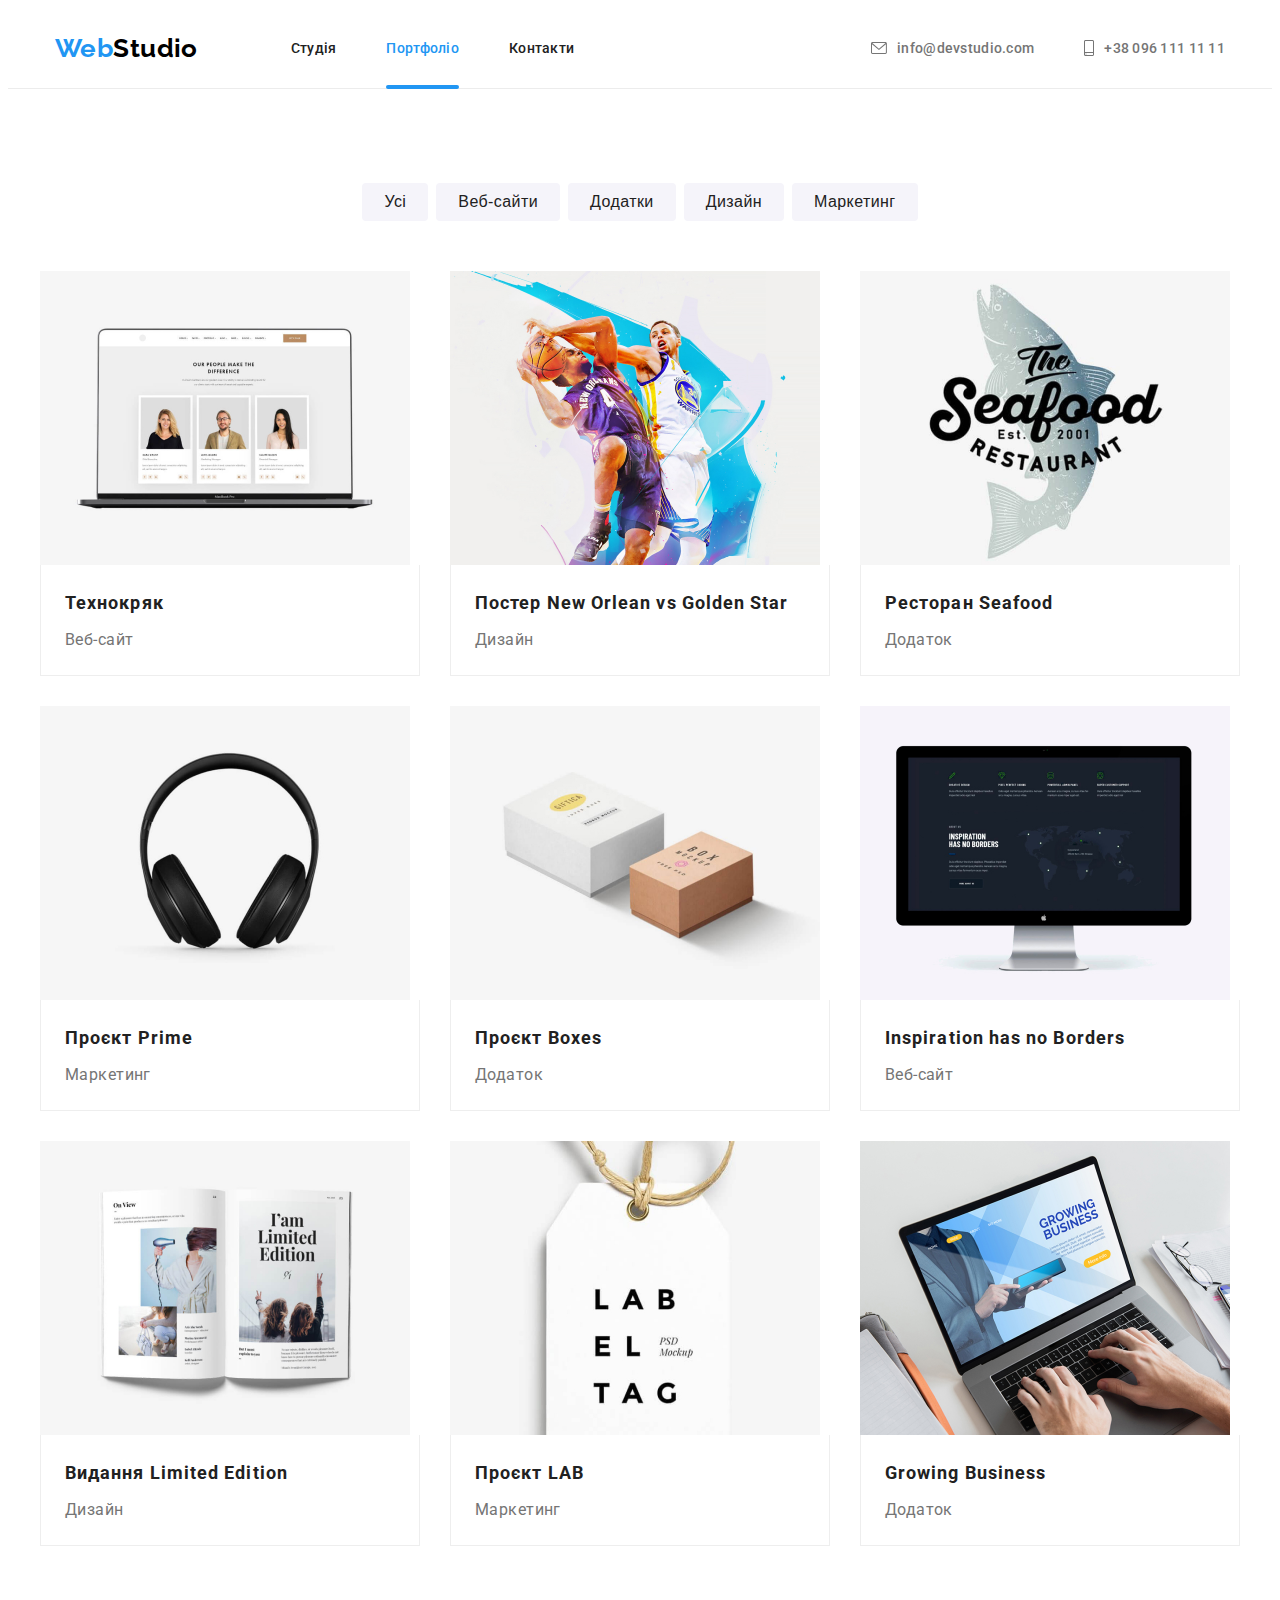
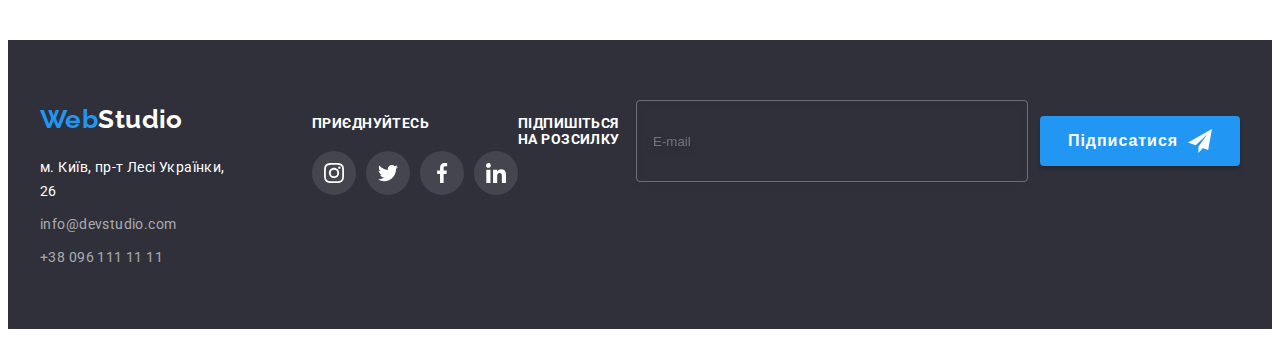
==== portfolio.html @ d49327ce "Initial commit" ====
<!DOCTYPE html>
<html lang="en">
  <head>
    <meta charset="UTF-8" />
    <meta http-equiv="X-UA-Compatible" content="IE=edge" />
    <meta name="viewport" content="width=device-width, initial-scale=1.0" />
    <title>WebStudio</title>
    <link
      rel="stylesheet"
      href="https://cdnjs.cloudflare.com/ajax/libs/modern-normalize/1.1.0/modern-normalize.min.css"
      integrity="sha512-wpPYUAdjBVSE4KJnH1VR1HeZfpl1ub8YT/NKx4PuQ5NmX2tKuGu6U/JRp5y+Y8XG2tV+wKQpNHVUX03MfMFn9Q=="
      crossorigin="anonymous"
      referrerpolicy="no-referrer"
    />
    <link rel="preconnect" href="https://fonts.googleapis.com" />
    <link rel="preconnect" href="https://fonts.gstatic.com" crossorigin />
    <link
      href="https://fonts.googleapis.com/css2?family=Raleway:wght@700&family=Roboto:wght@400;500;700;900&display=swap"
      rel="stylesheet"
    />
    <link rel="stylesheet" href="./css/styles.css" />
  </head>
  <body>
    <!-- Шапка сторінки -->
    <header class="header">
      <div class="container">
        <a href="index.html" class="header-logo link"><span class="logo">Web</span>Studio</a>
        <nav class="site-nav">
          <ul class="nav-list list">
            <li class="nav-item"><a href="index.html" class="nav-link link">Студія</a></li>
            <li class="nav-item current">
              <a href="./portfolio.html" class="nav-link link">Портфоліо</a>
            </li>
            <li class="nav-item"><a href="" class="nav-link link">Контакти</a></li>
          </ul>
        </nav>
        <ul class="header-contacts list">
          <li class="contact-item">
            <a href="mailto:info@devstudio.com" class="header-contact link">
              <svg class="header-icons" width="16" height="12">
                <use href="./images/icons.svg#envelope"></use></svg
              >info@devstudio.com
            </a>
          </li>
          <li class="contact-item">
            <a href="tel:+380961111111" class="header-contact link">
              <svg class="header-icons" width="10" height="16">
                <use href="./images/icons.svg#smartphone"></use></svg
              >+38 096 111 11 11
            </a>
          </li>
        </ul>
      </div>
    </header>
    <!-- Головний контент портфоліо -->
    <main>
      <section class="projects section">
        <div class="container">
          <h1 class="visually-hidden">Наші проєкти</h1>
          <ul class="projects-filters list">
            <li class="filters-item">
              <button type="button" class="filters-button">Усі</button>
            </li>
            <li class="filters-item">
              <button type="button" class="filters-button">Веб-сайти</button>
            </li>
            <li class="filters-item">
              <button type="button" class="filters-button">Додатки</button>
            </li>
            <li class="filters-item">
              <button type="button" class="filters-button">Дизайн</button>
            </li>
            <li class="filters-item">
              <button type="button" class="filters-button">Маркетинг</button>
            </li>
          </ul>
          <ul class="projects-list list">
            <li class="projects-item">
              <a class="project-link link" href="">
                <div class="project-tumb">
                  <img
                    class="project-photo"
                    src="images/portfolio-images/technocryak.jpg"
                    alt="website technocryak"
                    width="370"
                  />
                  <div class="project-overlay">
                    <p class="overlay-descr">
                      Ресурс пропонує комплексні пропозиції з різним рівнем функціоналу та сервісів.
                      Все це дозволить відвідувачу отримати вичерпні відомості про компанію чи
                      приватну особу
                    </p>
                  </div>
                </div>
                <div class="progect-frame">
                  <h2 class="project-titles">Технокряк</h2>
                  <p class="project-descriptions">Веб-сайт</p>
                </div>
              </a>
            </li>
            <li class="projects-item">
              <a class="project-link link" href="">
                <div class="project-tumb">
                  <img
                    class="project-photo"
                    src="images/portfolio-images/poster-no-vs-gs.jpg"
                    alt="poster New Orlean vs Golden State"
                    width="370"
                  />
                  <div class="project-overlay">
                    <p class="overlay-descr"></p>
                  </div>
                </div>
                <div class="progect-frame">
                  <h2 class="project-titles">Постер New Orlean vs Golden Star</h2>
                  <p class="project-descriptions">Дизайн</p>
                </div>
              </a>
            </li>
            <li class="projects-item">
              <a class="project-link link" href="">
                <div class="project-tumb">
                  <img
                    class="project-photo"
                    src="images/portfolio-images/seafood.jpg"
                    alt="logo app seafood resturaunt"
                    width="370"
                  />
                  <div class="project-overlay">
                    <p class="overlay-descr"></p>
                  </div>
                </div>
                <div class="progect-frame">
                  <h2 class="project-titles">Ресторан Seafood</h2>
                  <p class="project-descriptions">Додаток</p>
                </div>
              </a>
            </li>
            <li class="projects-item">
              <a class="project-link link" href="">
                <div class="project-tumb">
                  <img
                    class="project-photo"
                    src="images/portfolio-images/prime.jpg"
                    alt="project prime"
                    width="370"
                  />
                  <div class="project-overlay">
                    <p class="overlay-descr"></p>
                  </div>
                </div>
                <div class="progect-frame">
                  <h2 class="project-titles">Проєкт Prime</h2>
                  <p class="project-descriptions">Маркетинг</p>
                </div>
              </a>
            </li>
            <li class="projects-item">
              <a class="project-link link" href="">
                <div class="project-tumb">
                  <img
                    class="project-photo"
                    src="images/portfolio-images/boxes.jpg"
                    alt="app boxes logo"
                    width="370"
                  />
                  <div class="project-overlay">
                    <p class="overlay-descr"></p>
                  </div>
                </div>
                <div class="progect-frame">
                  <h2 class="project-titles">Проєкт Boxes</h2>
                  <p class="project-descriptions">Додаток</p>
                </div>
              </a>
            </li>
            <li class="projects-item">
              <a class="project-link link" href="">
                <div class="project-tumb">
                  <img
                    class="project-photo"
                    src="images/portfolio-images/inpiratnoborders.jpg"
                    alt="website Inspiration has no Borders"
                    width="370"
                  />
                  <div class="project-overlay">
                    <p class="overlay-descr"></p>
                  </div>
                </div>
                <div class="progect-frame">
                  <h2 class="project-titles">Inspiration has no Borders</h2>
                  <p class="project-descriptions">Веб-сайт</p>
                </div>
              </a>
            </li>
            <li class="projects-item">
              <a class="project-link link" href="">
                <div class="project-tumb">
                  <img
                    class="project-photo"
                    src="images/portfolio-images/limitededition.jpg"
                    alt="publishing house book"
                    width="370"
                  />
                  <div class="project-overlay">
                    <p class="overlay-descr"></p>
                  </div>
                </div>
                <div class="progect-frame">
                  <h2 class="project-titles">Видання Limited Edition</h2>
                  <p class="project-descriptions">Дизайн</p>
                </div>
              </a>
            </li>
            <li class="projects-item">
              <a class="project-link link" href="">
                <div class="project-tumb">
                  <img
                    class="project-photo"
                    src="images/portfolio-images/lab.jpg"
                    alt="project LAB image"
                    width="370"
                  />
                  <div class="project-overlay">
                    <p class="overlay-descr"></p>
                  </div>
                </div>
                <div class="progect-frame">
                  <h2 class="project-titles">Проєкт LAB</h2>
                  <p class="project-descriptions">Маркетинг</p>
                </div>
              </a>
            </li>
            <li class="projects-item">
              <a class="project-link link" href="">
                <div class="project-tumb">
                  <img
                    class="project-photo"
                    src="images/portfolio-images/growingbussines.jpg"
                    alt="app growing business picture"
                    width="370"
                  />
                  <div class="project-overlay">
                    <p class="overlay-descr"></p>
                  </div>
                </div>
                <div class="progect-frame">
                  <h2 class="project-titles">Growing Business</h2>
                  <p class="project-descriptions">Додаток</p>
                </div>
              </a>
            </li>
          </ul>
        </div>
      </section>
    </main>
    <!-- Футер -->
    <footer class="footer">
      <div class="footer-container container">
        <div class="adress-container">
          <a href="index.html" class="footer-logo link"><span class="logo">Web</span>Studio</a>
          <address class="address">
            <ul class="address-list list">
              <li class="footer-adress item">
                <a
                  href="https://goo.gl/maps/EkSsTjHqRMmPoqJ69"
                  target="_blank"
                  rel="noreferrer noopener"
                  class="adress-link link"
                  >м. Київ, пр-т Лесі Українки, 26</a
                >
              </li>
              <li class="footer-contacts item">
                <a href="mailto:info@devstudio.com" class="footer-email link">info@devstudio.com</a>
              </li>
              <li class="footer-contacts item">
                <a href="tel:+380961111111" class="footer-phone link">+38 096 111 11 11</a>
              </li>
            </ul>
          </address>
        </div>
        <div class="jointous-container">
          <p class="jointous-title">Приєднуйтесь</p>
          <ul class="jointous-list list">
            <li>
              <a class="jointous-link link" href="" target="_blank" rel="noreferrer noopener">
                <svg class="jointous-icons" width="20" height="20">
                  <use href="./images/icons.svg#instagram"></use>
                </svg>
              </a>
            </li>
            <li>
              <a class="jointous-link link" href="" target="_blank" rel="noreferrer noopener">
                <svg class="jointous-icons" width="20" height="20">
                  <use href="./images/icons.svg#twitter"></use>
                </svg>
              </a>
            </li>
            <li>
              <a class="jointous-link link" href="" target="_blank" rel="noreferrer noopener">
                <svg class="jointous-icons" width="20" height="20">
                  <use href="./images/icons.svg#facebook"></use>
                </svg>
              </a>
            </li>
            <li>
              <a class="jointous-link link" href="" target="_blank" rel="noreferrer noopener">
                <svg class="jointous-icons" width="20" height="20">
                  <use href="./images/icons.svg#linkedin"></use>
                </svg>
              </a>
            </li>
          </ul>
        </div>
        <div class="subscription-form">
          <p class="subscription-title">Підпишіться на розсилку</p>
          <label class="subscription-field">
            <input
              class="subscription-email"
              type="email"
              name="user-email"
              placeholder="E-mail"
              required
            />
          </label>
          <button class="subscr-btn" type="submit">
            Підписатися
            <svg class="subscribe-icon" width="24" height="24">
              <use href="./images/icons.svg#subscription"></use>
            </svg>
          </button>
        </div>
      </div>
    </footer>
  </body>
</html>
---- css/styles.css ----
:root {
  /* Fonts */
  --main-font: 'Roboto';
  --logo-font: 'Raleway';

  /* Text colors */
  --main-text-color: #212121;
  --description-text-color: #757575;
  --accent-project-color: #2196f3;
  --header-logo-color: #000000;

  /* Background colors */
  --main-bg-color: #ffffff;
  --dark-bg-color: #2f303a;
  --transp-bg-color: rgba(47, 48, 58, 0.8);

  /* Others */
  --contacts-footer-color: rgba(255, 255, 255, 0.6);
  --team-bg-color: #f5f4fa;
  --projects-bg-color: #eeeeee;
  --header-border-clr: #ececec;
  --icons-color: #afb1b8;
  --anim-transition-hover: 250ms cubic-bezier(0.4, 0, 0.2, 1);
  --form-border-color: rgba(33, 33, 33, 0.2);
}

body {
  font-family: var(--main-font), sans-serif;
  font-size: 14px;
  letter-spacing: 0.03em;
  color: var(--main-text-color);
  background-color: var(--main-bg-color);
}

/* -----------------------------------Сommon styles----------------------------------- */
.link {
  text-decoration: none;
}

.list {
  list-style: none;
}
h1,
h2,
h3,
h4,
h5,
h6,
p,
ul {
  margin: 0;
  padding-left: 0;
}

img {
  display: block;
  max-width: 100%;
  height: auto;
}

button {
  text-align: center;
  display: block;
  border: none;
  cursor: pointer;
  border-radius: 4px;
}

.container {
  width: 1200px;
  margin: 0 auto;
  padding-left: 15px;
  padding-right: 15px;
}

.section {
  padding-top: 94px;
  padding-bottom: 94px;
}

.visually-hidden {
  position: absolute;
  white-space: nowrap;
  width: 1px;
  height: 1px;
  overflow: hidden;
  border: 0;
  padding: 0;
  clip: rect(0 0 0 0);
  clip-path: inset(50%);
  margin: -1px;
}

/* -----------------------------------Header styles----------------------------------- */
.header {
  border-bottom: 1px solid var(--header-border-clr);
}

.header .container {
  display: flex;
  align-items: center;
  box-sizing: border-box;
}

.header-logo {
  font-family: var(--logo-font);
  color: var(--header-logo-color);
  font-weight: 700;
  font-size: 26px;
  line-height: calc(31 / 26);

  margin-right: 93px;
}

.nav-list {
  display: flex;
  align-items: center;
  gap: 50px;
}

.nav-link {
  font-weight: 500;
  line-height: calc(16 / 14);
  letter-spacing: 0.02em;
  color: var(--main-text-color);

  display: block;
  padding-top: 32px;
  padding-bottom: 32px;

  transition: color var(--anim-transition-hover);
}

.header-contacts {
  display: flex;
  gap: 50px;
  margin-left: auto;
}

.header-contact {
  font-weight: 500;
  line-height: calc(16 / 14);
  letter-spacing: 0.02em;
  color: var(--description-text-color);
  align-items: center;

  display: flex;
  padding-top: 32px;
  padding-bottom: 32px;
  gap: 10px;

  transition: color var(--anim-transition-hover);
}

.header-icons {
  fill: currentColor;
}

.logo,
.current .link,
.nav-link:hover,
.nav-link:focus,
.header-contact:hover,
.header-contact:focus {
  color: var(--accent-project-color);
}

.current {
  position: relative;
}

.current .link::after {
  content: '';
  background-color: var(--accent-project-color);
  display: inline-block;
  width: 100%;
  height: 4px;
  border-radius: 2px;
  box-sizing: border-box;

  position: absolute;
  bottom: -1px;
  left: 0;
}

/* ------------------------------------Footer styles------------------------------------ */
.footer {
  background-color: var(--dark-bg-color);

  padding-top: 60px;
  padding-bottom: 60px;
}

.footer-container {
  display: flex;
  align-items: baseline;
}

.adress-container {
  width: 230px;
  margin-right: 70px;
}

.footer-logo {
  font-family: var(--logo-font);
  color: var(--main-bg-color);
  font-weight: 700;
  font-size: 26px;
  line-height: calc(31 / 26);

  display: block;
  margin-bottom: 20px;
}

.address {
  font-style: normal;
}

.address-list .item:not(:last-child) {
  margin-bottom: 9px;
}

.footer-adress .link,
.footer-contacts .link {
  line-height: calc(24 / 14);

  transition: color var(--anim-transition-hover);
}

.adress-link {
  color: var(--main-bg-color);
}

.footer-contacts .link {
  color: var(--contacts-footer-color);
}

.footer-adress .link:focus,
.footer-adress .link:hover,
.footer-contacts .link:hover,
.footer-contacts .link:focus {
  color: var(--accent-project-color);
}

.jointous-title,
.subscription-title {
  font-weight: 700;
  line-height: calc(16 / 14);
  text-transform: uppercase;
  color: var(--main-bg-color);
  margin-bottom: 20px;
}

.jointous-list {
  display: flex;
  gap: 10px;
}

.jointous-link {
  display: flex;
  align-items: center;
  justify-content: center;
  width: 44px;
  height: 44px;
  border-radius: 50%;
  background-color: rgba(255, 255, 255, 0.1);
  transition: background-color var(--anim-transition-hover);
}

.jointous-link:hover,
.jointous-link:focus {
  background-color: var(--accent-project-color);
}

.jointous-icons {
  fill: var(--main-bg-color);
}

.subscription {
  margin-left: auto;
}

.subscription-form {
  display: flex;
  align-items: center;
  justify-content: center;
  gap: 12px;
}

.subscription-email {
  width: 358px;
  height: 50px;

  border: 1px solid rgba(255, 255, 255, 0.3);
  filter: drop-shadow(0px 4px 4px rgba(0, 0, 0, 0.15));
  border-radius: 4px;
  padding: 15px 16px;
  background-color: transparent;
}

.subscription-email:not(:placeholder-shown) {
  color: var(--contacts-footer-color);
  line-height: calc(16 / 14);
  letter-spacing: 0.03em;
}

.subscr-btn {
  display: flex;
  width: 200px;
  height: 50px;
  align-items: center;
  justify-content: center;

  padding-left: 28px;
  padding-right: 28px;

  font-weight: 700;
  font-size: 16px;
  line-height: calc(30 / 16);
  letter-spacing: 0.06em;
  color: var(--main-bg-color);
  background-color: var(--accent-project-color);
  box-shadow: 0px 4px 4px rgba(0, 0, 0, 0.15);
  border-radius: 4px;

  gap: 10px;
}

.subscribe-icon {
  fill: var(--main-bg-color);
}

/* -----------------------------------Main page styles----------------------------------- */

/* ----------------------------Hero styles---------------------------- */
.hero {
  max-width: 1600px;
  height: 600px;
  margin: 0 auto;
  background-color: var(--dark-bg-color);
  background-image: linear-gradient(to right, rgba(47, 48, 58, 0.4), rgba(47, 48, 58, 0.4)),
    url(../images/hero/hero-bg-img.jpg);
  background-repeat: no-repeat;
  background-size: cover;
  background-position: center;

  padding-top: 200px;
  padding-bottom: 200px;
}
.hero-title {
  font-weight: 900;
  font-size: 44px;
  line-height: calc(60 / 44);
  text-align: center;
  letter-spacing: 0.06em;
  text-transform: uppercase;
  color: var(--main-bg-color);

  width: 696px;

  margin-left: auto;
  margin-right: auto;
  margin-bottom: 30px;
}

.hero-button {
  font-weight: 700;
  font-size: 16px;
  line-height: calc(30 / 16);
  letter-spacing: 0.06em;
  color: var(--main-bg-color);
  background-color: var(--accent-project-color);

  margin-left: auto;
  margin-right: auto;
  padding: 10px 32px;
}

.backdrop {
  position: fixed;
  top: 0;
  left: 0;
  width: 100%;
  height: 100%;
  background-color: rgba(0, 0, 0, 0.2);

  opacity: 1;
  visibility: visible;
  transition: opacity var(--anim-transition-hover), visibility var(--anim-transition-hover);
}

/* ------------------------Register page styles------------------------ */
.backdrop.is-hidden {
  opacity: 0;
  pointer-events: none;
  visibility: hidden;
}

.backdrop.is-hidden .modal {
  transform: translate(-50%, -50%) scale(0.9);
}

.modal {
  width: 528px;
  height: 581px;
  padding: 40px;
  background-color: var(--main-bg-color);
  box-shadow: 0px 1px 3px rgba(0, 0, 0, 0.12), 0px 1px 1px rgba(0, 0, 0, 0.14),
    0px 2px 1px rgba(0, 0, 0, 0.2);
  border-radius: 4px;

  position: fixed;

  top: 50%;
  left: 50%;

  transform: translate(-50%, -50%) scale(1);
  transition: transform var(--anim-transition-hover);
}

.close-button {
  position: absolute;
  top: 8px;
  right: 8px;

  display: flex;
  align-items: center;
  justify-content: center;
  width: 30px;
  height: 30px;

  box-sizing: border-box;

  background-color: var(--main-bg-color);
  border: 1px solid rgba(0, 0, 0, 0.1);
  border-radius: 50%;
  cursor: pointer;
}

.close-button-icon {
  fill: #000000;
  transition: fill var(--anim-transition-hover);
}

.close-button:hover .close-button-icon,
.close-button:focus .close-button-icon {
  fill: var(--accent-project-color);
}

.register-form-title {
  display: block;
  font-size: 20px;
  line-height: calc(23 / 20);
  text-align: center;
  margin-bottom: 12px;
}
.register-form-group {
  margin-bottom: 20px;
}
.register-form-field {
  display: block;
  position: relative;
}

.register-form-field:not(:last-child) {
  margin-bottom: 10px;
}

.register-form-label {
  display: block;
  margin-bottom: 4px;
  font-size: 12px;
  line-height: calc(14 / 12);
  letter-spacing: 0.01em;
  color: var(--description-text-color);
}

.register-form-input {
  width: 100%;
  height: 40px;
  padding-left: 42px;
  padding-right: 12px;

  outline: transparent;
  border: 1px solid var(--form-border-color);
  border-radius: 4px;
  background-color: transparent;
  cursor: pointer;

  transition: border-color var(--anim-transition-hover);
}

.register-form-input:hover,
.register-form-input:focus {
  border-color: var(--accent-project-color);
}

.register-icons {
  position: absolute;
  left: 12px;
  bottom: 11px;

  fill: var(--main-text-color);

  transition: fill var(--anim-transition-hover);
  z-index: -10;
}

.register-form-input:hover + .register-icons,
.register-form-input:focus + .register-icons {
  fill: var(--accent-project-color);
}

.register-form-message {
  display: block;
  resize: none;
  width: 100%;
  height: 120px;
  padding: 12px 16px;

  outline: transparent;
  border: 1px solid var(--form-border-color);
  border-radius: 4px;
  cursor: pointer;

  transition: border-color var(--anim-transition-hover);
}

.register-form-message:hover,
.register-form-message:focus {
  border-color: var(--accent-project-color);
}

.register-form-agreement {
  display: flex;
  align-items: center;
  justify-content: center;
  margin-bottom: 30px;
  gap: 7px;

  position: relative;
}

.register-form-checkbox {
  position: absolute;
  opacity: 0;
}

.register-form-checkbox:focus ~ .icon-unchecked {
  fill: var(--accent-project-color);
  stroke: var(--accent-project-color);
  opacity: 1;
}

.icon-checked {
  opacity: 0;

  position: absolute;
  top: 50%;
  left: 20px;
  transform: translateY(-50%);

  transition: opacity var(--anim-transition-hover);
}

.register-form-checkbox:checked + .icon-checked {
  opacity: 1;
}

.icon-unchecked {
  opacity: 1;
  fill: var(--main-text-color);
  stroke: #000000;

  transition: opacity var(--anim-transition-hover), fill var(--anim-transition-hover),
    stroke var(--anim-transition-hover);
}

.register-form-checkbox:checked ~ .icon-unchecked {
  fill: var(--accent-project-color);
  stroke: var(--accent-project-color);
  opacity: 0;
}

.register-form-agreement:hover .icon-unchecked {
  fill: var(--accent-project-color);
  stroke: var(--accent-project-color);
}

.register-agreement-desc {
  line-height: calc(24 / 14);
  color: var(--description-text-color);

  user-select: none;
}

.agreement-link {
  color: var(--accent-project-color);
  text-decoration-line: underline;
}

.register-btn {
  margin-left: auto;
  margin-right: auto;
  padding: 10px 52px;

  font-weight: 700;
  font-size: 16px;
  line-height: calc(30 / 16);
  letter-spacing: 0.06em;
  color: var(--main-bg-color);
  background-color: var(--accent-project-color);
  box-shadow: 0px 4px 4px rgba(0, 0, 0, 0.15);
  border-radius: 4px;

  transition: background-color var(--anim-transition-hover);
}

.register-btn:hover,
.register-btn:focus {
  background-color: #188ce8;
}

/*---------------------------- Main content ----------------------------*/
.about-title,
.team-title,
.clients-title {
  font-weight: 700;
  font-size: 36px;
  line-height: calc(42 / 36);
  text-align: center;

  margin-bottom: 50px;
}

.benefits-icons {
  display: block;
  background-color: var(--team-bg-color);
  border-radius: 4px;
  padding: 25px 100px;
  margin-bottom: 30px;
}

.benefit-title {
  font-size: 14px;
  font-weight: 700;
  line-height: calc(16 / 14);
  text-transform: uppercase;

  margin-bottom: 10px;
}

.benefits-descr {
  line-height: calc(24 / 14);
  color: var(--description-text-color);
}

.benefits-list {
  display: flex;
}

.benefits-item {
  width: 270px;
}

.benefits-item:not(:last-child) {
  margin-right: 30px;
}

.about {
  padding-top: 0;
}

.about-list {
  display: flex;
  gap: 30px;
}

.about-item {
  position: relative;
}

.about-containers {
  background-color: var(--transp-bg-color);
}

.about-decr {
  position: absolute;
  bottom: 0;
  height: 70px;
  width: 100%;

  display: flex;
  align-items: center;
  justify-content: center;
  background-color: var(--transp-bg-color);

  font-weight: 700;
  line-height: calc(16 / 14);
  text-transform: uppercase;
  color: var(--main-bg-color);
}

.team {
  background-color: var(--team-bg-color);
}
.team-list {
  display: flex;
}

.team-item:not(:last-child) {
  margin-right: 30px;
}

.team-item {
  background-color: var(--main-bg-color);
  box-shadow: 0px 1px 3px rgba(0, 0, 0, 0.12), 0px 1px 1px rgba(0, 0, 0, 0.14),
    0px 2px 1px rgba(0, 0, 0, 0.2);
  border-radius: 0px 0px 4px 4px;
}

.teammate-descr {
  padding-top: 30px;
  padding-bottom: 30px;
}

.teammate-name {
  font-weight: 500;
  font-size: 16px;
  line-height: 19px;
  text-align: center;

  margin-bottom: 10px;
}

.teammate-position {
  font-size: 16px;
  line-height: 19px;
  text-align: center;
  color: var(--description-text-color);
  margin-bottom: 16px;
}

.social-links {
  display: flex;
  justify-content: center;
  gap: 10px;
}
.social-link {
  display: flex;
  align-items: center;
  justify-content: center;
  width: 44px;
  height: 44px;
  border-radius: 50%;

  color: var(--icons-color);

  transition: color var(--anim-transition-hover), background-color var(--anim-transition-hover);
}

.social-link:hover,
.social-link:focus,
.social-icons:hover,
.social-icons:focus {
  background-color: var(--accent-project-color);
  color: var(--main-bg-color);
}

.social-icons {
  fill: currentColor;
}

/* ---------------------Clients section--------------------- */

.clients-list {
  display: flex;
  gap: 30px;
}

.clients-link {
  display: flex;
  width: 170px;
  height: 92px;
  align-items: center;
  justify-content: center;

  color: var(--icons-color);
  border: 1px solid var(--icons-color);
  border-radius: 4px;

  transition: color var(--anim-transition-hover), border-color var(--anim-transition-hover);
}

.clients-link:hover,
.clients-link:focus {
  color: var(--accent-project-color);
  border-color: var(--accent-project-color);
}

.client-icons {
  width: 106px;
  height: 60px;
  fill: currentColor;
}

/*------------------------ Portfolio page styles ------------------------*/
.projects-filters {
  display: flex;
  justify-content: center;
  margin-bottom: 50px;
}
.filters-button {
  font-weight: 500;
  font-size: 16px;
  color: var(--main-text-color);
  letter-spacing: inherit;
  line-height: calc(26 / 16);
  background-color: var(--team-bg-color);

  padding: 6px 22px;

  transition: color var(--anim-transition-hover), background-color var(--anim-transition-hover),
    box-shadow var(--anim-transition-hover), padding var(--anim-transition-hover);
}

.filters-button:hover,
.filters-button:focus {
  color: var(--main-bg-color);
  background-color: var(--accent-project-color);
  box-shadow: 0px 3px 1px rgba(0, 0, 0, 0.1), 0px 1px 2px rgba(0, 0, 0, 0.08),
    0px 2px 2px rgba(0, 0, 0, 0.12);
  padding: 6px 25px;
}

.filters-item:not(:last-child) {
  margin-right: 8px;
}

.project-tumb {
  position: relative;
  overflow: hidden;
}

.project-overlay {
  position: absolute;
  top: 0;
  left: 0;
  width: 100%;
  height: 100%;
  transform: translateY(100%);
  transition: transform var(--anim-transition-hover);

  background-color: rgba(33, 150, 243, 0.9);

  display: flex;
  align-items: center;
  justify-content: center;
  padding: 24px;
}

.project-link:hover .project-overlay,
.project-link:focus .project-overlay {
  transform: translateY(0);
}

.overlay-descr {
  font-size: 18px;
  line-height: calc(28 / 18);
  color: var(--main-bg-color);
}

.project-titles {
  color: var(--main-text-color);
  font-weight: 700;
  font-size: 18px;
  line-height: calc(36 / 18);
  letter-spacing: 0.06em;

  margin-bottom: 4px;
}

.project-descriptions {
  font-size: 16px;
  line-height: calc(30 / 16);
  color: var(--description-text-color);
}

.projects-list {
  display: flex;
  flex-wrap: wrap;
  gap: 30px;
}

.projects-item {
  flex-basis: calc((100% - 30px * 2) / 3);
}

.project-link {
  display: block;

  transition: box-shadow var(--anim-transition-hover);
}

.project-link:hover,
.project-link:focus {
  box-shadow: rgba(0, 0, 0, 0.07) 0px 1px 1px, rgba(0, 0, 0, 0.07) 0px 2px 2px,
    rgba(0, 0, 0, 0.07) 0px 4px 4px, rgba(0, 0, 0, 0.07) 0px 8px 8px,
    rgba(0, 0, 0, 0.07) 0px 16px 16px;
}

.progect-frame {
  border: 1px solid var(--projects-bg-color);
  border-top: none;
  padding: 20px 24px;
}
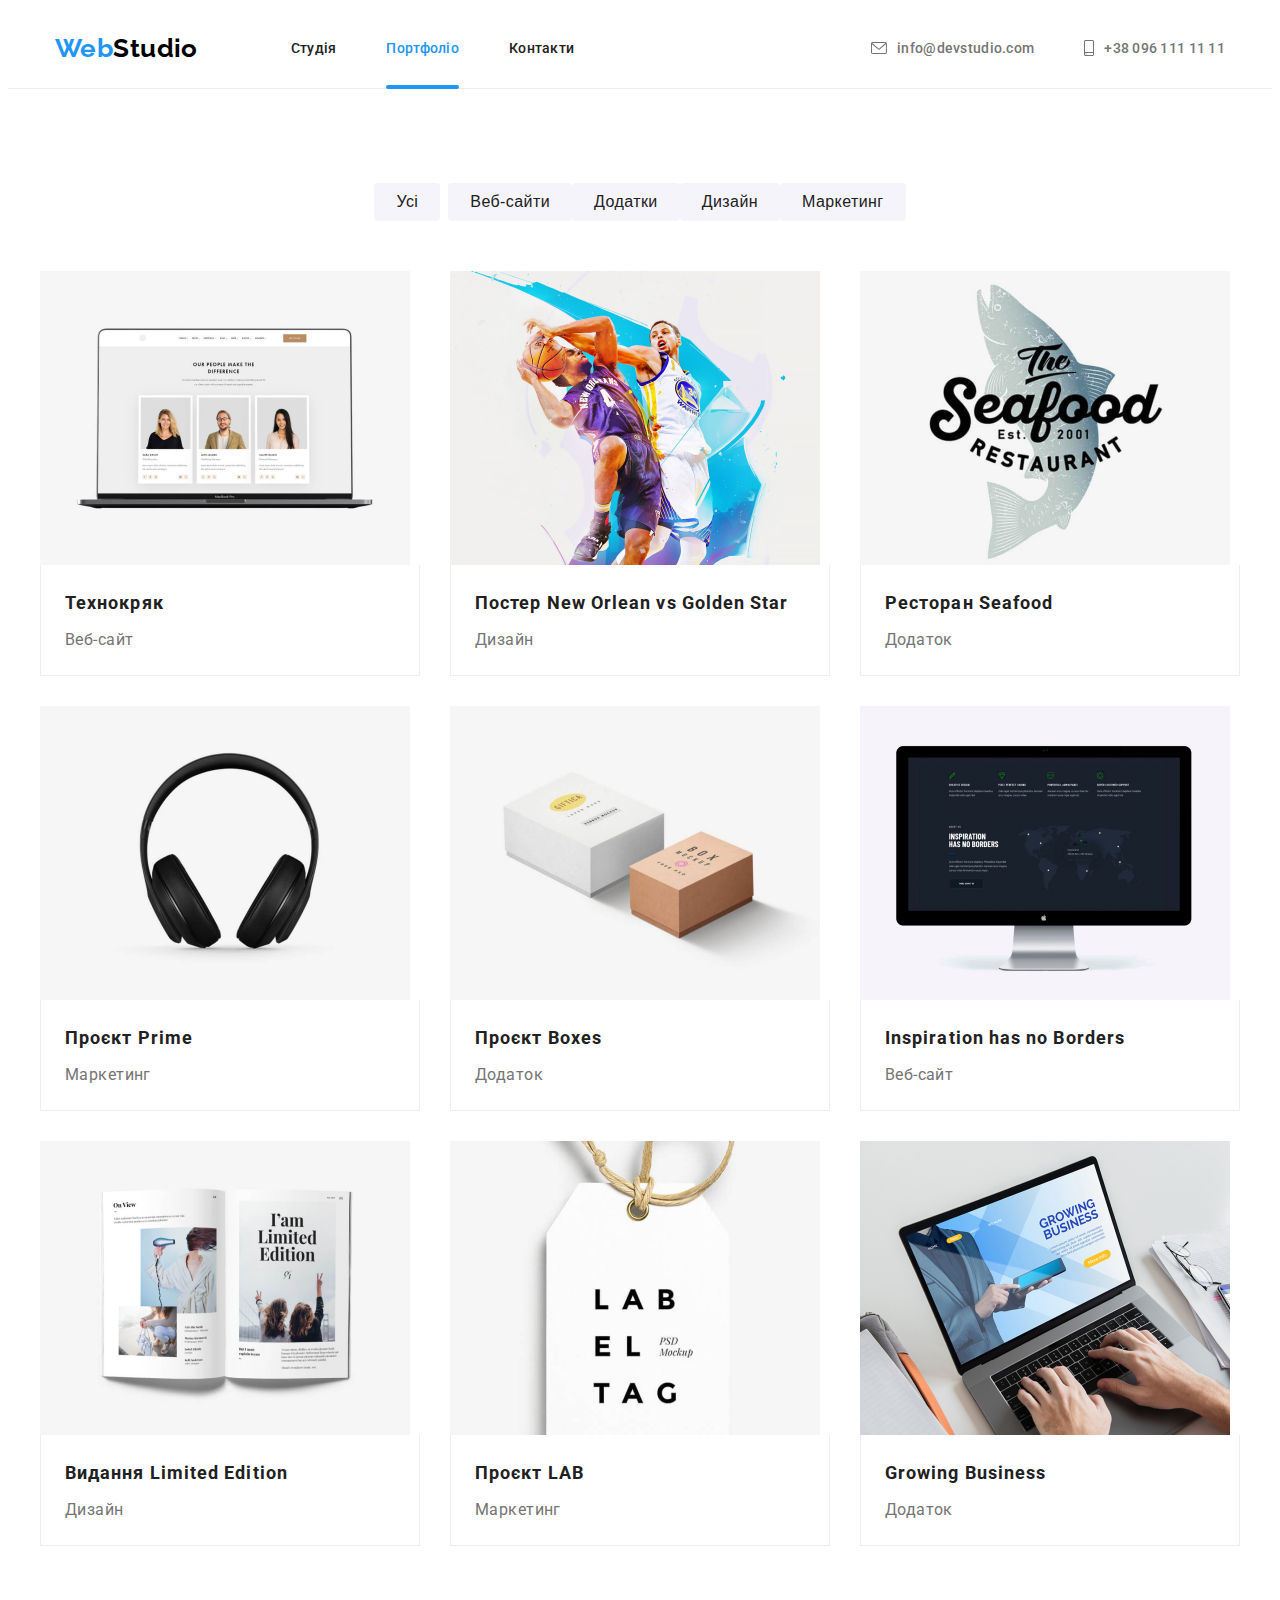
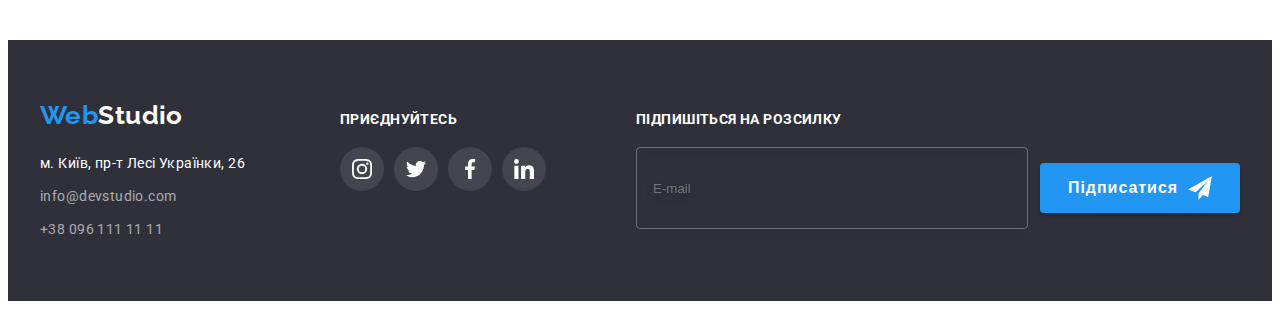
==== commit bf1eb2bb: "add changes" ====
--- a/portfolio.html
+++ b/portfolio.html
@@ -23,27 +23,29 @@
   <body>
     <!-- Шапка сторінки -->
     <header class="header">
-      <div class="container">
-        <a href="index.html" class="header-logo link"><span class="logo">Web</span>Studio</a>
-        <nav class="site-nav">
-          <ul class="nav-list list">
-            <li class="nav-item"><a href="index.html" class="nav-link link">Студія</a></li>
-            <li class="nav-item current">
-              <a href="./portfolio.html" class="nav-link link">Портфоліо</a>
-            </li>
-            <li class="nav-item"><a href="" class="nav-link link">Контакти</a></li>
+      <div class="header-container container">
+        <a href="index.html" class="header-logo logo link"
+          >Web<span class="logo logo--dark">Studio</span></a
+        >
+        <nav class="nav">
+          <ul class="nav__list list">
+            <li class="nav__item"><a href="index.html" class="nav__link link">Студія</a></li>
+            <li class="nav__item current">
+              <a href="./portfolio.html" class="nav__link link">Портфоліо</a>
+            </li>
+            <li class="nav__item"><a href="" class="nav__link link">Контакти</a></li>
           </ul>
         </nav>
         <ul class="header-contacts list">
-          <li class="contact-item">
-            <a href="mailto:info@devstudio.com" class="header-contact link">
+          <li class="header-contacts__item">
+            <a href="mailto:info@devstudio.com" class="header-contacts__link link">
               <svg class="header-icons" width="16" height="12">
                 <use href="./images/icons.svg#envelope"></use></svg
               >info@devstudio.com
             </a>
           </li>
-          <li class="contact-item">
-            <a href="tel:+380961111111" class="header-contact link">
+          <li class="header-contacts__item">
+            <a href="tel:+380961111111" class="header-contacts__link link">
               <svg class="header-icons" width="10" height="16">
                 <use href="./images/icons.svg#smartphone"></use></svg
               >+38 096 111 11 11
@@ -57,196 +59,196 @@
       <section class="projects section">
         <div class="container">
           <h1 class="visually-hidden">Наші проєкти</h1>
-          <ul class="projects-filters list">
+          <ul class="projects-filters__list list">
+            <li class="projects-filters__item">
+              <button type="button" class="projects-filters__button">Усі</button>
+            </li>
             <li class="filters-item">
-              <button type="button" class="filters-button">Усі</button>
+              <button type="button" class="projects-filters__button">Веб-сайти</button>
             </li>
             <li class="filters-item">
-              <button type="button" class="filters-button">Веб-сайти</button>
+              <button type="button" class="projects-filters__button">Додатки</button>
             </li>
             <li class="filters-item">
-              <button type="button" class="filters-button">Додатки</button>
+              <button type="button" class="projects-filters__button">Дизайн</button>
             </li>
             <li class="filters-item">
-              <button type="button" class="filters-button">Дизайн</button>
-            </li>
-            <li class="filters-item">
-              <button type="button" class="filters-button">Маркетинг</button>
+              <button type="button" class="projects-filters__button">Маркетинг</button>
             </li>
           </ul>
-          <ul class="projects-list list">
-            <li class="projects-item">
-              <a class="project-link link" href="">
-                <div class="project-tumb">
-                  <img
-                    class="project-photo"
+          <ul class="projects__list list">
+            <li class="projects__item">
+              <a class="projects__link link" href="">
+                <div class="projects__tumb">
+                  <img
+                    class="projects__img"
                     src="images/portfolio-images/technocryak.jpg"
                     alt="website technocryak"
                     width="370"
                   />
-                  <div class="project-overlay">
-                    <p class="overlay-descr">
+                  <div class="projects__overlay">
+                    <p class="projects__overlay-descr">
                       Ресурс пропонує комплексні пропозиції з різним рівнем функціоналу та сервісів.
                       Все це дозволить відвідувачу отримати вичерпні відомості про компанію чи
                       приватну особу
                     </p>
                   </div>
                 </div>
-                <div class="progect-frame">
-                  <h2 class="project-titles">Технокряк</h2>
-                  <p class="project-descriptions">Веб-сайт</p>
-                </div>
-              </a>
-            </li>
-            <li class="projects-item">
-              <a class="project-link link" href="">
-                <div class="project-tumb">
-                  <img
-                    class="project-photo"
+                <div class="projects__frame">
+                  <h2 class="projects__titles">Технокряк</h2>
+                  <p class="projects__description">Веб-сайт</p>
+                </div>
+              </a>
+            </li>
+            <li class="projects__item">
+              <a class="projects__link link" href="">
+                <div class="projects__tumb">
+                  <img
+                    class="projects__img"
                     src="images/portfolio-images/poster-no-vs-gs.jpg"
                     alt="poster New Orlean vs Golden State"
                     width="370"
                   />
-                  <div class="project-overlay">
-                    <p class="overlay-descr"></p>
-                  </div>
-                </div>
-                <div class="progect-frame">
-                  <h2 class="project-titles">Постер New Orlean vs Golden Star</h2>
-                  <p class="project-descriptions">Дизайн</p>
-                </div>
-              </a>
-            </li>
-            <li class="projects-item">
-              <a class="project-link link" href="">
-                <div class="project-tumb">
-                  <img
-                    class="project-photo"
+                  <div class="projects__overlay">
+                    <p class="projects__overlay-descr"></p>
+                  </div>
+                </div>
+                <div class="projects__frame">
+                  <h2 class="projects__titles">Постер New Orlean vs Golden Star</h2>
+                  <p class="projects__description">Дизайн</p>
+                </div>
+              </a>
+            </li>
+            <li class="projects__item">
+              <a class="projects__link link" href="">
+                <div class="projects__tumb">
+                  <img
+                    class="projects__img"
                     src="images/portfolio-images/seafood.jpg"
                     alt="logo app seafood resturaunt"
                     width="370"
                   />
-                  <div class="project-overlay">
-                    <p class="overlay-descr"></p>
-                  </div>
-                </div>
-                <div class="progect-frame">
-                  <h2 class="project-titles">Ресторан Seafood</h2>
-                  <p class="project-descriptions">Додаток</p>
-                </div>
-              </a>
-            </li>
-            <li class="projects-item">
-              <a class="project-link link" href="">
-                <div class="project-tumb">
-                  <img
-                    class="project-photo"
+                  <div class="projects__overlay">
+                    <p class="projects__overlay-descr"></p>
+                  </div>
+                </div>
+                <div class="projects__frame">
+                  <h2 class="projects__titles">Ресторан Seafood</h2>
+                  <p class="projects__description">Додаток</p>
+                </div>
+              </a>
+            </li>
+            <li class="projects__item">
+              <a class="projects__link link" href="">
+                <div class="projects__tumb">
+                  <img
+                    class="projects__img"
                     src="images/portfolio-images/prime.jpg"
                     alt="project prime"
                     width="370"
                   />
-                  <div class="project-overlay">
-                    <p class="overlay-descr"></p>
-                  </div>
-                </div>
-                <div class="progect-frame">
-                  <h2 class="project-titles">Проєкт Prime</h2>
-                  <p class="project-descriptions">Маркетинг</p>
-                </div>
-              </a>
-            </li>
-            <li class="projects-item">
-              <a class="project-link link" href="">
-                <div class="project-tumb">
-                  <img
-                    class="project-photo"
+                  <div class="projects__overlay">
+                    <p class="projects__overlay-descr"></p>
+                  </div>
+                </div>
+                <div class="projects__frame">
+                  <h2 class="projects__titles">Проєкт Prime</h2>
+                  <p class="projects__description">Маркетинг</p>
+                </div>
+              </a>
+            </li>
+            <li class="projects__item">
+              <a class="projects__link link" href="">
+                <div class="projects__tumb">
+                  <img
+                    class="projects__img"
                     src="images/portfolio-images/boxes.jpg"
                     alt="app boxes logo"
                     width="370"
                   />
-                  <div class="project-overlay">
-                    <p class="overlay-descr"></p>
-                  </div>
-                </div>
-                <div class="progect-frame">
-                  <h2 class="project-titles">Проєкт Boxes</h2>
-                  <p class="project-descriptions">Додаток</p>
-                </div>
-              </a>
-            </li>
-            <li class="projects-item">
-              <a class="project-link link" href="">
-                <div class="project-tumb">
-                  <img
-                    class="project-photo"
+                  <div class="projects__overlay">
+                    <p class="projects__overlay-descr"></p>
+                  </div>
+                </div>
+                <div class="projects__frame">
+                  <h2 class="projects__titles">Проєкт Boxes</h2>
+                  <p class="projects__description">Додаток</p>
+                </div>
+              </a>
+            </li>
+            <li class="projects__item">
+              <a class="projects__link link" href="">
+                <div class="projects__tumb">
+                  <img
+                    class="projects__img"
                     src="images/portfolio-images/inpiratnoborders.jpg"
                     alt="website Inspiration has no Borders"
                     width="370"
                   />
-                  <div class="project-overlay">
-                    <p class="overlay-descr"></p>
-                  </div>
-                </div>
-                <div class="progect-frame">
-                  <h2 class="project-titles">Inspiration has no Borders</h2>
-                  <p class="project-descriptions">Веб-сайт</p>
-                </div>
-              </a>
-            </li>
-            <li class="projects-item">
-              <a class="project-link link" href="">
-                <div class="project-tumb">
-                  <img
-                    class="project-photo"
+                  <div class="projects__overlay">
+                    <p class="projects__overlay-descr"></p>
+                  </div>
+                </div>
+                <div class="projects__frame">
+                  <h2 class="projects__titles">Inspiration has no Borders</h2>
+                  <p class="projects__description">Веб-сайт</p>
+                </div>
+              </a>
+            </li>
+            <li class="projects__item">
+              <a class="projects__link link" href="">
+                <div class="projects__tumb">
+                  <img
+                    class="projects__img"
                     src="images/portfolio-images/limitededition.jpg"
                     alt="publishing house book"
                     width="370"
                   />
-                  <div class="project-overlay">
-                    <p class="overlay-descr"></p>
-                  </div>
-                </div>
-                <div class="progect-frame">
-                  <h2 class="project-titles">Видання Limited Edition</h2>
-                  <p class="project-descriptions">Дизайн</p>
-                </div>
-              </a>
-            </li>
-            <li class="projects-item">
-              <a class="project-link link" href="">
-                <div class="project-tumb">
-                  <img
-                    class="project-photo"
+                  <div class="projects__overlay">
+                    <p class="projects__overlay-descr"></p>
+                  </div>
+                </div>
+                <div class="projects__frame">
+                  <h2 class="projects__titles">Видання Limited Edition</h2>
+                  <p class="projects__description">Дизайн</p>
+                </div>
+              </a>
+            </li>
+            <li class="projects__item">
+              <a class="projects__link link" href="">
+                <div class="projects__tumb">
+                  <img
+                    class="projects__img"
                     src="images/portfolio-images/lab.jpg"
                     alt="project LAB image"
                     width="370"
                   />
-                  <div class="project-overlay">
-                    <p class="overlay-descr"></p>
-                  </div>
-                </div>
-                <div class="progect-frame">
-                  <h2 class="project-titles">Проєкт LAB</h2>
-                  <p class="project-descriptions">Маркетинг</p>
-                </div>
-              </a>
-            </li>
-            <li class="projects-item">
-              <a class="project-link link" href="">
-                <div class="project-tumb">
-                  <img
-                    class="project-photo"
+                  <div class="projects__overlay">
+                    <p class="projects__overlay-descr"></p>
+                  </div>
+                </div>
+                <div class="projects__frame">
+                  <h2 class="projects__titles">Проєкт LAB</h2>
+                  <p class="projects__description">Маркетинг</p>
+                </div>
+              </a>
+            </li>
+            <li class="projects__item">
+              <a class="projects__link link" href="">
+                <div class="projects__tumb">
+                  <img
+                    class="projects__img"
                     src="images/portfolio-images/growingbussines.jpg"
                     alt="app growing business picture"
                     width="370"
                   />
-                  <div class="project-overlay">
-                    <p class="overlay-descr"></p>
-                  </div>
-                </div>
-                <div class="progect-frame">
-                  <h2 class="project-titles">Growing Business</h2>
-                  <p class="project-descriptions">Додаток</p>
+                  <div class="projects__overlay">
+                    <p class="projects__overlay-descr"></p>
+                  </div>
+                </div>
+                <div class="projects__frame">
+                  <h2 class="projects__titles">Growing Business</h2>
+                  <p class="projects__description">Додаток</p>
                 </div>
               </a>
             </li>
@@ -257,78 +259,86 @@
     <!-- Футер -->
     <footer class="footer">
       <div class="footer-container container">
-        <div class="adress-container">
-          <a href="index.html" class="footer-logo link"><span class="logo">Web</span>Studio</a>
-          <address class="address">
+        <div class="address-wrapper">
+          <a href="index.html" class="footer-logo logo link"
+            >Web<span class="logo logo--light">Studio</span></a
+          >
+          <address class="address-inner">
             <ul class="address-list list">
-              <li class="footer-adress item">
+              <li class="address__item">
                 <a
                   href="https://goo.gl/maps/EkSsTjHqRMmPoqJ69"
                   target="_blank"
                   rel="noreferrer noopener"
-                  class="adress-link link"
+                  class="address__link address__link--light link"
                   >м. Київ, пр-т Лесі Українки, 26</a
                 >
               </li>
-              <li class="footer-contacts item">
-                <a href="mailto:info@devstudio.com" class="footer-email link">info@devstudio.com</a>
+              <li class="address__item">
+                <a href="mailto:info@devstudio.com" class="address__link address__link--dark link"
+                  >info@devstudio.com</a
+                >
               </li>
-              <li class="footer-contacts item">
-                <a href="tel:+380961111111" class="footer-phone link">+38 096 111 11 11</a>
+              <li class="address__item">
+                <a href="tel:+380961111111" class="address__link address__link--dark link"
+                  >+38 096 111 11 11</a
+                >
               </li>
             </ul>
           </address>
         </div>
-        <div class="jointous-container">
-          <p class="jointous-title">Приєднуйтесь</p>
-          <ul class="jointous-list list">
+        <div class="jointous-wrapper">
+          <p class="jointous__title footer__title">Приєднуйтесь</p>
+          <ul class="jointous__list list">
             <li>
-              <a class="jointous-link link" href="" target="_blank" rel="noreferrer noopener">
-                <svg class="jointous-icons" width="20" height="20">
+              <a class="jointous__link link" href="" target="_blank" rel="noreferrer noopener">
+                <svg class="jointous__icons" width="20" height="20">
                   <use href="./images/icons.svg#instagram"></use>
                 </svg>
               </a>
             </li>
             <li>
-              <a class="jointous-link link" href="" target="_blank" rel="noreferrer noopener">
-                <svg class="jointous-icons" width="20" height="20">
+              <a class="jointous__link link" href="" target="_blank" rel="noreferrer noopener">
+                <svg class="jointous__icons" width="20" height="20">
                   <use href="./images/icons.svg#twitter"></use>
                 </svg>
               </a>
             </li>
             <li>
-              <a class="jointous-link link" href="" target="_blank" rel="noreferrer noopener">
-                <svg class="jointous-icons" width="20" height="20">
+              <a class="jointous__link link" href="" target="_blank" rel="noreferrer noopener">
+                <svg class="jointous__icons" width="20" height="20">
                   <use href="./images/icons.svg#facebook"></use>
                 </svg>
               </a>
             </li>
             <li>
-              <a class="jointous-link link" href="" target="_blank" rel="noreferrer noopener">
-                <svg class="jointous-icons" width="20" height="20">
+              <a class="jointous__link link" href="" target="_blank" rel="noreferrer noopener">
+                <svg class="jointous__icons" width="20" height="20">
                   <use href="./images/icons.svg#linkedin"></use>
                 </svg>
               </a>
             </li>
           </ul>
         </div>
-        <div class="subscription-form">
-          <p class="subscription-title">Підпишіться на розсилку</p>
-          <label class="subscription-field">
-            <input
-              class="subscription-email"
-              type="email"
-              name="user-email"
-              placeholder="E-mail"
-              required
-            />
-          </label>
-          <button class="subscr-btn" type="submit">
-            Підписатися
-            <svg class="subscribe-icon" width="24" height="24">
-              <use href="./images/icons.svg#subscription"></use>
-            </svg>
-          </button>
+        <div class="subscription-wrapper">
+          <p class="subscription__title footer__title">Підпишіться на розсилку</p>
+          <form class="subscription__form">
+            <label class="subscription__field">
+              <input
+                class="subscription__email"
+                type="email"
+                name="user-email"
+                placeholder="E-mail"
+                required
+              />
+            </label>
+            <button class="subscr__btn" type="submit">
+              Підписатися
+              <svg class="subscribe__icon" width="24" height="24">
+                <use href="./images/icons.svg#subscription"></use>
+              </svg>
+            </button>
+          </form>
         </div>
       </div>
     </footer>
--- a/css/styles.css
+++ b/css/styles.css
@@ -91,104 +91,128 @@
   margin: -1px;
 }
 
-/* -----------------------------------Header styles----------------------------------- */
-.header {
-  border-bottom: 1px solid var(--header-border-clr);
-}
-
-.header .container {
-  display: flex;
-  align-items: center;
-  box-sizing: border-box;
-}
-
-.header-logo {
+/* ------------Logo styles------------ */
+
+.logo {
   font-family: var(--logo-font);
   color: var(--header-logo-color);
   font-weight: 700;
   font-size: 26px;
   line-height: calc(31 / 26);
 
+  color: var(--accent-project-color);
+}
+
+.logo--dark {
+  color: var(--header-logo-color);
+}
+
+.logo--light {
+  color: var(--main-bg-color);
+}
+
+/* -----------------------------------Header styles----------------------------------- */
+.header {
+  border-bottom: 1px solid var(--header-border-clr);
+}
+
+.header-container {
+  display: flex;
+  align-items: center;
+  box-sizing: border-box;
+}
+
+.header-logo {
   margin-right: 93px;
 }
 
-.nav-list {
+.nav__list {
   display: flex;
   align-items: center;
   gap: 50px;
 }
 
-.nav-link {
+.nav__link {
+  display: block;
+  padding-top: 32px;
+  padding-bottom: 32px;
+
   font-weight: 500;
   line-height: calc(16 / 14);
   letter-spacing: 0.02em;
   color: var(--main-text-color);
 
-  display: block;
+  transition: color var(--anim-transition-hover);
+}
+
+.nav__item.current {
+  color: var(--accent-project-color);
+}
+
+.nav__link:hover,
+.nav__link:focus {
+  color: var(--accent-project-color);
+}
+
+.header-contacts {
+  display: flex;
+  gap: 50px;
+  margin-left: auto;
+}
+
+.header-contacts__link {
+  display: flex;
   padding-top: 32px;
   padding-bottom: 32px;
-
-  transition: color var(--anim-transition-hover);
-}
-
-.header-contacts {
-  display: flex;
-  gap: 50px;
-  margin-left: auto;
-}
-
-.header-contact {
+  gap: 10px;
+
   font-weight: 500;
   line-height: calc(16 / 14);
   letter-spacing: 0.02em;
   color: var(--description-text-color);
   align-items: center;
 
-  display: flex;
-  padding-top: 32px;
-  padding-bottom: 32px;
-  gap: 10px;
-
   transition: color var(--anim-transition-hover);
+}
+
+.header-contacts__link:hover,
+.header-contacts__link:focus {
+  color: var(--accent-project-color);
 }
 
 .header-icons {
   fill: currentColor;
 }
 
-.logo,
-.current .link,
-.nav-link:hover,
-.nav-link:focus,
-.header-contact:hover,
-.header-contact:focus {
-  color: var(--accent-project-color);
-}
-
 .current {
   position: relative;
 }
 
-.current .link::after {
+.current .nav__link {
+  color: var(--accent-project-color);
+}
+
+.current .nav__link::after {
   content: '';
-  background-color: var(--accent-project-color);
+  position: absolute;
+  bottom: -1px;
+  left: 0;
+
   display: inline-block;
   width: 100%;
   height: 4px;
+
   border-radius: 2px;
   box-sizing: border-box;
-
-  position: absolute;
-  bottom: -1px;
-  left: 0;
+  background-color: var(--accent-project-color);
 }
 
 /* ------------------------------------Footer styles------------------------------------ */
 .footer {
-  background-color: var(--dark-bg-color);
-
   padding-top: 60px;
   padding-bottom: 60px;
+
+  background-color: var(--dark-bg-color);
 }
 
 .footer-container {
@@ -196,67 +220,58 @@
   align-items: baseline;
 }
 
-.adress-container {
+.footer-logo {
+  display: block;
+  margin-bottom: 20px;
+}
+
+.address-wrapper {
   width: 230px;
   margin-right: 70px;
 }
 
-.footer-logo {
-  font-family: var(--logo-font);
-  color: var(--main-bg-color);
-  font-weight: 700;
-  font-size: 26px;
-  line-height: calc(31 / 26);
-
-  display: block;
+.address-inner {
+  font-style: normal;
+}
+
+.address__item:not(:last-child) {
+  margin-bottom: 9px;
+}
+
+.address__link {
+  display: block;
+  line-height: calc(24 / 14);
+
+  transition: color var(--anim-transition-hover);
+}
+
+.address__link--dark {
+  color: var(--contacts-footer-color);
+}
+
+.address__link--light {
+  color: var(--main-bg-color);
+}
+
+.address__link:focus,
+.address__link:hover {
+  color: var(--accent-project-color);
+}
+
+.footer__title {
   margin-bottom: 20px;
-}
-
-.address {
-  font-style: normal;
-}
-
-.address-list .item:not(:last-child) {
-  margin-bottom: 9px;
-}
-
-.footer-adress .link,
-.footer-contacts .link {
-  line-height: calc(24 / 14);
-
-  transition: color var(--anim-transition-hover);
-}
-
-.adress-link {
-  color: var(--main-bg-color);
-}
-
-.footer-contacts .link {
-  color: var(--contacts-footer-color);
-}
-
-.footer-adress .link:focus,
-.footer-adress .link:hover,
-.footer-contacts .link:hover,
-.footer-contacts .link:focus {
-  color: var(--accent-project-color);
-}
-
-.jointous-title,
-.subscription-title {
   font-weight: 700;
   line-height: calc(16 / 14);
   text-transform: uppercase;
   color: var(--main-bg-color);
-  margin-bottom: 20px;
-}
-
-.jointous-list {
+}
+
+.jointous__list {
   display: flex;
   gap: 10px;
 }
 
-.jointous-link {
+.jointous__link {
   display: flex;
   align-items: center;
   justify-content: center;
@@ -267,27 +282,27 @@
   transition: background-color var(--anim-transition-hover);
 }
 
-.jointous-link:hover,
-.jointous-link:focus {
+.jointous__link:hover,
+.jointous__link:focus {
   background-color: var(--accent-project-color);
 }
 
-.jointous-icons {
+.jointous__icons {
   fill: var(--main-bg-color);
 }
 
-.subscription {
+.subscription-wrapper {
   margin-left: auto;
 }
 
-.subscription-form {
+.subscription__form {
   display: flex;
   align-items: center;
   justify-content: center;
   gap: 12px;
 }
 
-.subscription-email {
+.subscription__email {
   width: 358px;
   height: 50px;
 
@@ -298,18 +313,19 @@
   background-color: transparent;
 }
 
-.subscription-email:not(:placeholder-shown) {
+.subscription__email:not(:placeholder-shown) {
   color: var(--contacts-footer-color);
   line-height: calc(16 / 14);
   letter-spacing: 0.03em;
 }
 
-.subscr-btn {
+.subscr__btn {
   display: flex;
   width: 200px;
   height: 50px;
   align-items: center;
   justify-content: center;
+  gap: 10px;
 
   padding-left: 28px;
   padding-right: 28px;
@@ -322,11 +338,9 @@
   background-color: var(--accent-project-color);
   box-shadow: 0px 4px 4px rgba(0, 0, 0, 0.15);
   border-radius: 4px;
-
-  gap: 10px;
-}
-
-.subscribe-icon {
+}
+
+.subscribe__icon {
   fill: var(--main-bg-color);
 }
 
@@ -337,17 +351,22 @@
   max-width: 1600px;
   height: 600px;
   margin: 0 auto;
+  padding-top: 200px;
+  padding-bottom: 200px;
+
   background-color: var(--dark-bg-color);
   background-image: linear-gradient(to right, rgba(47, 48, 58, 0.4), rgba(47, 48, 58, 0.4)),
     url(../images/hero/hero-bg-img.jpg);
   background-repeat: no-repeat;
   background-size: cover;
   background-position: center;
-
-  padding-top: 200px;
-  padding-bottom: 200px;
-}
-.hero-title {
+}
+.hero__title {
+  width: 696px;
+  margin-left: auto;
+  margin-right: auto;
+  margin-bottom: 30px;
+
   font-weight: 900;
   font-size: 44px;
   line-height: calc(60 / 44);
@@ -355,26 +374,22 @@
   letter-spacing: 0.06em;
   text-transform: uppercase;
   color: var(--main-bg-color);
-
-  width: 696px;
-
+}
+
+.hero__button {
   margin-left: auto;
   margin-right: auto;
-  margin-bottom: 30px;
-}
-
-.hero-button {
+  padding: 10px 32px;
+
   font-weight: 700;
   font-size: 16px;
   line-height: calc(30 / 16);
   letter-spacing: 0.06em;
   color: var(--main-bg-color);
   background-color: var(--accent-project-color);
-
-  margin-left: auto;
-  margin-right: auto;
-  padding: 10px 32px;
-}
+}
+
+/* ------------------------Register page styles------------------------ */
 
 .backdrop {
   position: fixed;
@@ -389,7 +404,6 @@
   transition: opacity var(--anim-transition-hover), visibility var(--anim-transition-hover);
 }
 
-/* ------------------------Register page styles------------------------ */
 .backdrop.is-hidden {
   opacity: 0;
   pointer-events: none;
@@ -437,36 +451,36 @@
   cursor: pointer;
 }
 
-.close-button-icon {
+.close-button__icon {
   fill: #000000;
   transition: fill var(--anim-transition-hover);
 }
 
-.close-button:hover .close-button-icon,
-.close-button:focus .close-button-icon {
+.close-button:hover .close-button__icon,
+.close-button:focus .close-button__icon {
   fill: var(--accent-project-color);
 }
 
-.register-form-title {
+.register__title {
   display: block;
   font-size: 20px;
   line-height: calc(23 / 20);
   text-align: center;
   margin-bottom: 12px;
 }
-.register-form-group {
+.register__group {
   margin-bottom: 20px;
 }
-.register-form-field {
+.register__field {
   display: block;
   position: relative;
 }
 
-.register-form-field:not(:last-child) {
+.register__field:not(:last-child) {
   margin-bottom: 10px;
 }
 
-.register-form-label {
+.register__label {
   display: block;
   margin-bottom: 4px;
   font-size: 12px;
@@ -475,12 +489,7 @@
   color: var(--description-text-color);
 }
 
-.register-form-input {
-  width: 100%;
-  height: 40px;
-  padding-left: 42px;
-  padding-right: 12px;
-
+.register__textentry-zone {
   outline: transparent;
   border: 1px solid var(--form-border-color);
   border-radius: 4px;
@@ -490,48 +499,43 @@
   transition: border-color var(--anim-transition-hover);
 }
 
-.register-form-input:hover,
-.register-form-input:focus {
+.register__textentry-zone:hover,
+.register__textentry-zone:focus {
   border-color: var(--accent-project-color);
 }
 
-.register-icons {
+.register__input {
+  width: 100%;
+  height: 40px;
+  padding-left: 42px;
+  padding-right: 12px;
+}
+
+.register__icons {
   position: absolute;
   left: 12px;
   bottom: 11px;
+  z-index: -10;
 
   fill: var(--main-text-color);
 
   transition: fill var(--anim-transition-hover);
-  z-index: -10;
-}
-
-.register-form-input:hover + .register-icons,
-.register-form-input:focus + .register-icons {
+}
+
+.register__input:hover + .register__icons,
+.register__input:focus + .register__icons {
   fill: var(--accent-project-color);
 }
 
-.register-form-message {
+.register__message {
   display: block;
   resize: none;
   width: 100%;
   height: 120px;
   padding: 12px 16px;
-
-  outline: transparent;
-  border: 1px solid var(--form-border-color);
-  border-radius: 4px;
-  cursor: pointer;
-
-  transition: border-color var(--anim-transition-hover);
-}
-
-.register-form-message:hover,
-.register-form-message:focus {
-  border-color: var(--accent-project-color);
-}
-
-.register-form-agreement {
+}
+
+.agreement {
   display: flex;
   align-items: center;
   justify-content: center;
@@ -541,29 +545,34 @@
   position: relative;
 }
 
-.register-form-checkbox {
+.agreement__checkbox {
   position: absolute;
   opacity: 0;
 }
 
-.register-form-checkbox:focus ~ .icon-unchecked {
+.agreement__checkbox:focus ~ .icon-unchecked {
   fill: var(--accent-project-color);
   stroke: var(--accent-project-color);
   opacity: 1;
 }
 
+.agreement:hover .icon-unchecked {
+  fill: var(--accent-project-color);
+  stroke: var(--accent-project-color);
+}
+
 .icon-checked {
-  opacity: 0;
-
   position: absolute;
   top: 50%;
   left: 20px;
+
+  opacity: 0;
   transform: translateY(-50%);
 
   transition: opacity var(--anim-transition-hover);
 }
 
-.register-form-checkbox:checked + .icon-checked {
+.agreement__checkbox:checked + .icon-checked {
   opacity: 1;
 }
 
@@ -576,25 +585,25 @@
     stroke var(--anim-transition-hover);
 }
 
-.register-form-checkbox:checked ~ .icon-unchecked {
+.agreement__checkbox:checked ~ .icon-unchecked {
   fill: var(--accent-project-color);
   stroke: var(--accent-project-color);
   opacity: 0;
 }
 
-.register-form-agreement:hover .icon-unchecked {
+.agreement:hover .icon-unchecked {
   fill: var(--accent-project-color);
   stroke: var(--accent-project-color);
 }
 
-.register-agreement-desc {
+.agreement__desc {
   line-height: calc(24 / 14);
   color: var(--description-text-color);
 
   user-select: none;
 }
 
-.agreement-link {
+.agreement__link {
   color: var(--accent-project-color);
   text-decoration-line: underline;
 }
@@ -622,18 +631,28 @@
 }
 
 /*---------------------------- Main content ----------------------------*/
-.about-title,
-.team-title,
-.clients-title {
+.title {
+  margin-bottom: 50px;
+
   font-weight: 700;
   font-size: 36px;
   line-height: calc(42 / 36);
   text-align: center;
-
-  margin-bottom: 50px;
-}
-
-.benefits-icons {
+}
+
+.benefits__list {
+  display: flex;
+}
+
+.benefits__item {
+  width: 270px;
+}
+
+.benefits__item:not(:last-child) {
+  margin-right: 30px;
+}
+
+.benefits__icons {
   display: block;
   background-color: var(--team-bg-color);
   border-radius: 4px;
@@ -641,7 +660,7 @@
   margin-bottom: 30px;
 }
 
-.benefit-title {
+.benefits__title {
   font-size: 14px;
   font-weight: 700;
   line-height: calc(16 / 14);
@@ -650,41 +669,25 @@
   margin-bottom: 10px;
 }
 
-.benefits-descr {
+.benefits__descr {
   line-height: calc(24 / 14);
   color: var(--description-text-color);
 }
 
-.benefits-list {
-  display: flex;
-}
-
-.benefits-item {
-  width: 270px;
-}
-
-.benefits-item:not(:last-child) {
-  margin-right: 30px;
-}
-
 .about {
   padding-top: 0;
 }
 
-.about-list {
+.about__list {
   display: flex;
   gap: 30px;
 }
 
-.about-item {
+.about__item {
   position: relative;
 }
 
-.about-containers {
-  background-color: var(--transp-bg-color);
-}
-
-.about-decr {
+.about__decr {
   position: absolute;
   bottom: 0;
   height: 70px;
@@ -693,6 +696,7 @@
   display: flex;
   align-items: center;
   justify-content: center;
+
   background-color: var(--transp-bg-color);
 
   font-weight: 700;
@@ -704,49 +708,50 @@
 .team {
   background-color: var(--team-bg-color);
 }
-.team-list {
-  display: flex;
-}
-
-.team-item:not(:last-child) {
+.team__list {
+  display: flex;
+}
+
+.team__item:not(:last-child) {
   margin-right: 30px;
 }
 
-.team-item {
+.team__item {
   background-color: var(--main-bg-color);
   box-shadow: 0px 1px 3px rgba(0, 0, 0, 0.12), 0px 1px 1px rgba(0, 0, 0, 0.14),
     0px 2px 1px rgba(0, 0, 0, 0.2);
   border-radius: 0px 0px 4px 4px;
 }
 
-.teammate-descr {
+.team__inner {
   padding-top: 30px;
   padding-bottom: 30px;
 }
 
-.teammate-name {
+.team__name {
   font-weight: 500;
   font-size: 16px;
-  line-height: 19px;
+  line-height: calc(19 / 16);
   text-align: center;
 
   margin-bottom: 10px;
 }
 
-.teammate-position {
+.team__position {
   font-size: 16px;
-  line-height: 19px;
+  line-height: calc(19 / 16);
   text-align: center;
   color: var(--description-text-color);
   margin-bottom: 16px;
 }
 
-.social-links {
+.team__socials {
   display: flex;
   justify-content: center;
   gap: 10px;
 }
-.social-link {
+
+.team__social-link {
   display: flex;
   align-items: center;
   justify-content: center;
@@ -759,26 +764,24 @@
   transition: color var(--anim-transition-hover), background-color var(--anim-transition-hover);
 }
 
-.social-link:hover,
-.social-link:focus,
-.social-icons:hover,
-.social-icons:focus {
+.team__social-link:hover,
+.team__social-link:focus {
   background-color: var(--accent-project-color);
   color: var(--main-bg-color);
 }
 
-.social-icons {
+.team__social-icon {
   fill: currentColor;
 }
 
 /* ---------------------Clients section--------------------- */
 
-.clients-list {
+.clients__list {
   display: flex;
   gap: 30px;
 }
 
-.clients-link {
+.clients__link {
   display: flex;
   width: 170px;
   height: 92px;
@@ -792,25 +795,32 @@
   transition: color var(--anim-transition-hover), border-color var(--anim-transition-hover);
 }
 
-.clients-link:hover,
-.clients-link:focus {
+.clients__link:hover,
+.clients__link:focus {
   color: var(--accent-project-color);
   border-color: var(--accent-project-color);
 }
 
-.client-icons {
+.clients__icons {
   width: 106px;
   height: 60px;
   fill: currentColor;
 }
 
 /*------------------------ Portfolio page styles ------------------------*/
-.projects-filters {
+.projects-filters__list {
   display: flex;
   justify-content: center;
   margin-bottom: 50px;
 }
-.filters-button {
+
+.projects-filters__item:not(:last-child) {
+  margin-right: 8px;
+}
+
+.projects-filters__button {
+  padding: 6px 22px;
+
   font-weight: 500;
   font-size: 16px;
   color: var(--main-text-color);
@@ -818,14 +828,12 @@
   line-height: calc(26 / 16);
   background-color: var(--team-bg-color);
 
-  padding: 6px 22px;
-
   transition: color var(--anim-transition-hover), background-color var(--anim-transition-hover),
     box-shadow var(--anim-transition-hover), padding var(--anim-transition-hover);
 }
 
-.filters-button:hover,
-.filters-button:focus {
+.projects-filters__button:hover,
+.projects-filters__button:focus {
   color: var(--main-bg-color);
   background-color: var(--accent-project-color);
   box-shadow: 0px 3px 1px rgba(0, 0, 0, 0.1), 0px 1px 2px rgba(0, 0, 0, 0.08),
@@ -833,84 +841,82 @@
   padding: 6px 25px;
 }
 
-.filters-item:not(:last-child) {
-  margin-right: 8px;
-}
-
-.project-tumb {
+.projects__list {
+  display: flex;
+  flex-wrap: wrap;
+  gap: 30px;
+}
+
+.projects__item {
+  flex-basis: calc((100% - 30px * 2) / 3);
+}
+
+.projects__link {
+  display: block;
+
+  transition: box-shadow var(--anim-transition-hover);
+}
+
+.projects__link:hover,
+.projects__link:focus {
+  box-shadow: rgba(0, 0, 0, 0.07) 0px 1px 1px, rgba(0, 0, 0, 0.07) 0px 2px 2px,
+    rgba(0, 0, 0, 0.07) 0px 4px 4px, rgba(0, 0, 0, 0.07) 0px 8px 8px,
+    rgba(0, 0, 0, 0.07) 0px 16px 16px;
+}
+
+.projects__tumb {
   position: relative;
   overflow: hidden;
 }
 
-.project-overlay {
+.projects__overlay {
+  display: flex;
+  align-items: center;
+  justify-content: center;
+  padding: 24px;
+
   position: absolute;
   top: 0;
   left: 0;
   width: 100%;
   height: 100%;
+
+  background-color: rgba(33, 150, 243, 0.9);
+
   transform: translateY(100%);
   transition: transform var(--anim-transition-hover);
-
-  background-color: rgba(33, 150, 243, 0.9);
-
-  display: flex;
-  align-items: center;
-  justify-content: center;
-  padding: 24px;
-}
-
-.project-link:hover .project-overlay,
-.project-link:focus .project-overlay {
+}
+
+.projects__link:hover .projects__overlay,
+.projects__link:focus .projects__overlay {
   transform: translateY(0);
 }
 
-.overlay-descr {
+.projects__overlay-descr {
   font-size: 18px;
   line-height: calc(28 / 18);
   color: var(--main-bg-color);
 }
 
-.project-titles {
-  color: var(--main-text-color);
+.projects__frame {
+  padding: 20px 24px;
+
+  border: 1px solid var(--projects-bg-color);
+  border-top: none;
+}
+
+.projects__titles {
+  margin-bottom: 4px;
+
   font-weight: 700;
   font-size: 18px;
   line-height: calc(36 / 18);
   letter-spacing: 0.06em;
-
-  margin-bottom: 4px;
-}
-
-.project-descriptions {
+  color: var(--main-text-color);
+}
+
+.projects__description {
   font-size: 16px;
   line-height: calc(30 / 16);
   color: var(--description-text-color);
 }
-
-.projects-list {
-  display: flex;
-  flex-wrap: wrap;
-  gap: 30px;
-}
-
-.projects-item {
-  flex-basis: calc((100% - 30px * 2) / 3);
-}
-
-.project-link {
-  display: block;
-
-  transition: box-shadow var(--anim-transition-hover);
-}
-
-.project-link:hover,
-.project-link:focus {
-  box-shadow: rgba(0, 0, 0, 0.07) 0px 1px 1px, rgba(0, 0, 0, 0.07) 0px 2px 2px,
-    rgba(0, 0, 0, 0.07) 0px 4px 4px, rgba(0, 0, 0, 0.07) 0px 8px 8px,
-    rgba(0, 0, 0, 0.07) 0px 16px 16px;
-}
-
-.progect-frame {
-  border: 1px solid var(--projects-bg-color);
-  border-top: none;
-  padding: 20px 24px;
-}
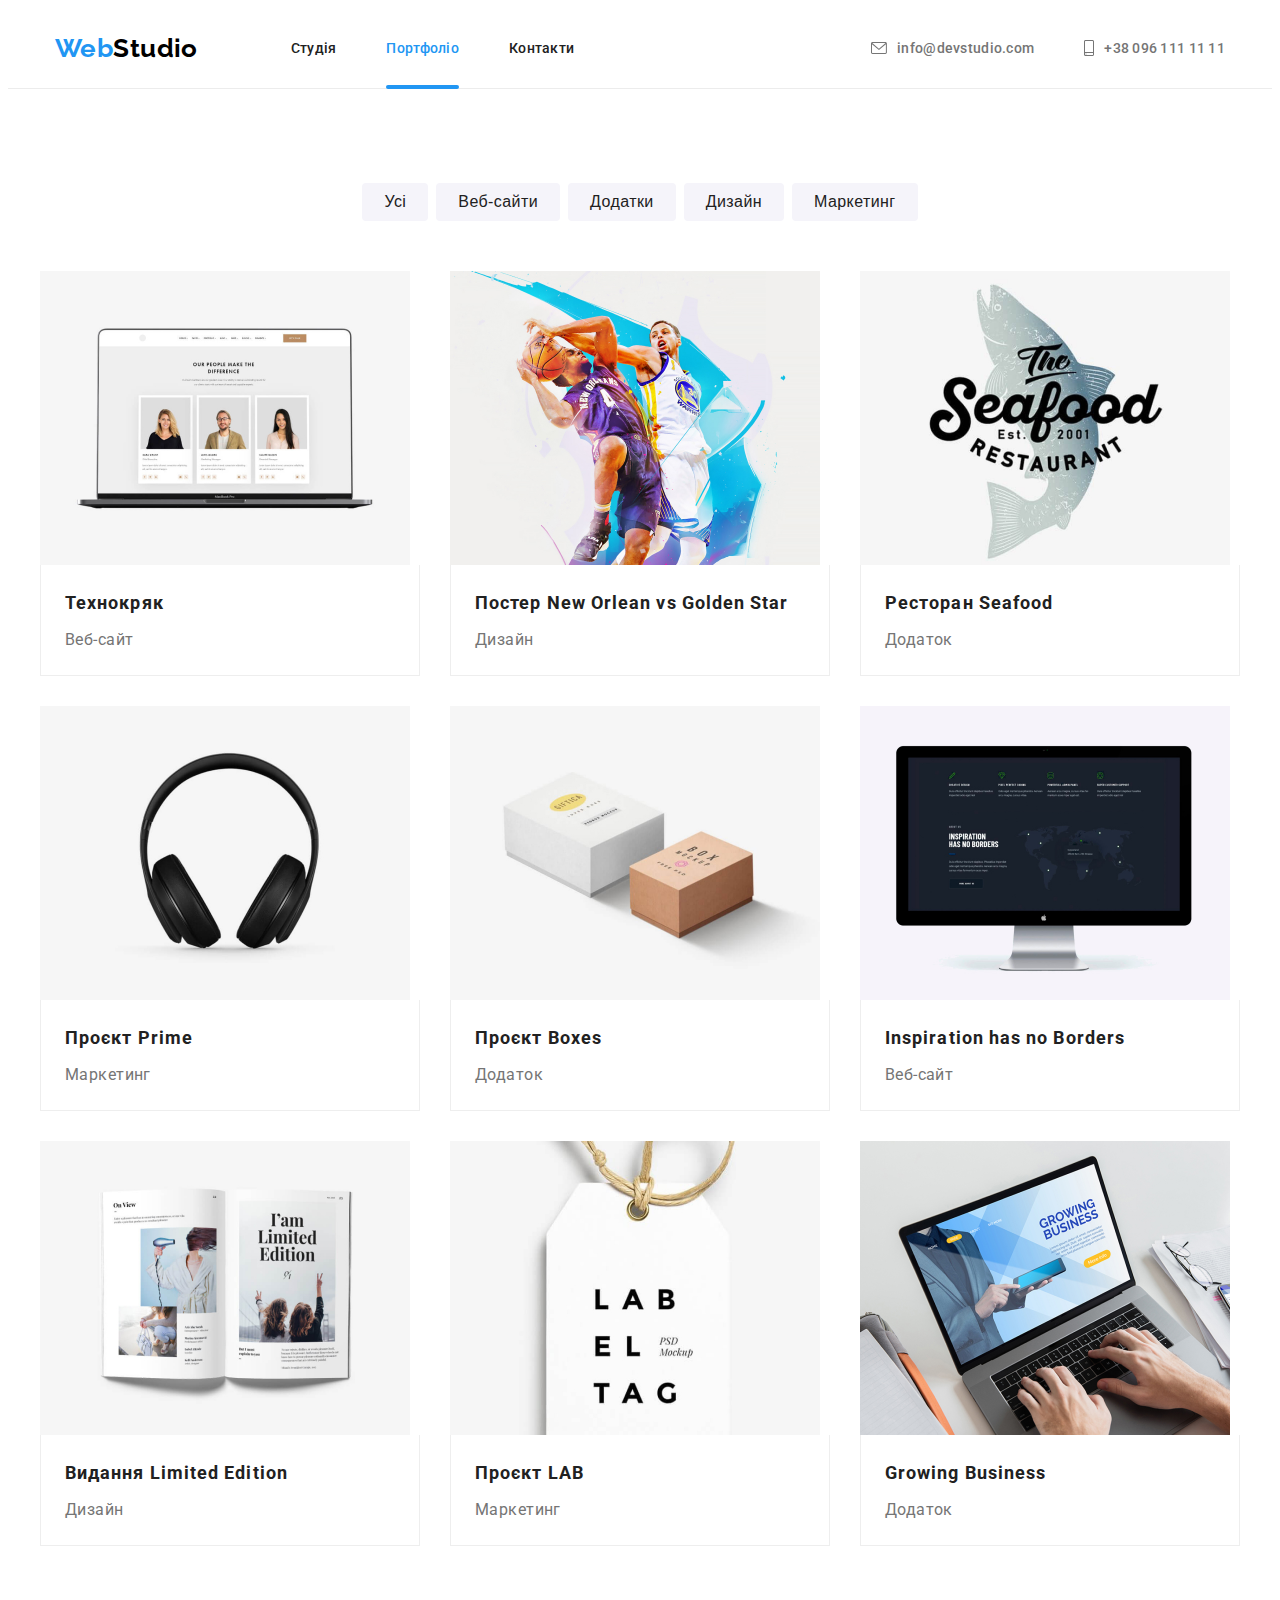
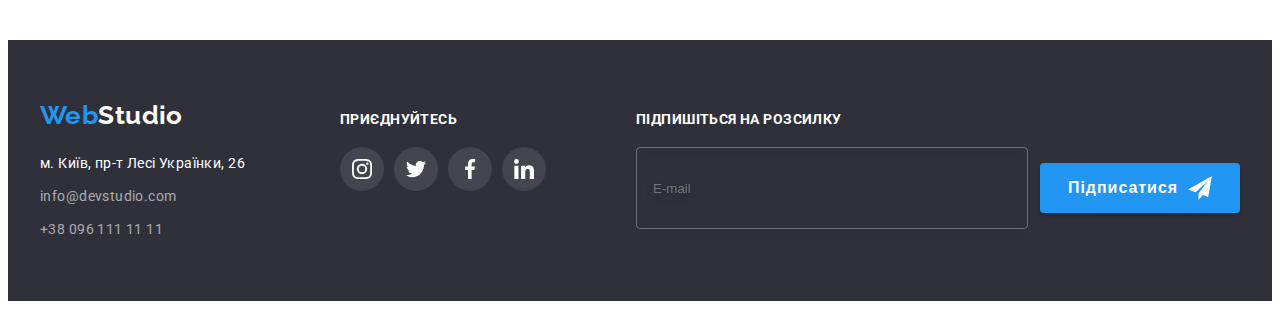
==== commit 3637458c: "bag fixed (portfolio filters)" ====
--- a/portfolio.html
+++ b/portfolio.html
@@ -18,7 +18,7 @@
       href="https://fonts.googleapis.com/css2?family=Raleway:wght@700&family=Roboto:wght@400;500;700;900&display=swap"
       rel="stylesheet"
     />
-    <link rel="stylesheet" href="./css/styles.css" />
+    <link rel="stylesheet" href="./css/main.min.css" />
   </head>
   <body>
     <!-- Шапка сторінки -->
@@ -63,16 +63,16 @@
             <li class="projects-filters__item">
               <button type="button" class="projects-filters__button">Усі</button>
             </li>
-            <li class="filters-item">
+            <li class="projects-filters__item">
               <button type="button" class="projects-filters__button">Веб-сайти</button>
             </li>
-            <li class="filters-item">
+            <li class="projects-filters__item">
               <button type="button" class="projects-filters__button">Додатки</button>
             </li>
-            <li class="filters-item">
+            <li class="projects-filters__item">
               <button type="button" class="projects-filters__button">Дизайн</button>
             </li>
-            <li class="filters-item">
+            <li class="projects-filters__item">
               <button type="button" class="projects-filters__button">Маркетинг</button>
             </li>
           </ul>
--- a/css/main.min.css
+++ b/css/main.min.css
@@ -0,0 +1 @@
+:root{--main-font: "Roboto";--logo-font: "Raleway";--main-text-color: #212121;--description-text-color: #757575;--accent-project-color: #2196f3;--header-logo-color: #000000;--main-bg-color: #ffffff;--dark-bg-color: #2f303a;--transp-bg-color: rgba(47, 48, 58, 0.8);--contacts-footer-color: rgba(255, 255, 255, 0.6);--team-bg-color: #f5f4fa;--projects-bg-color: #eeeeee;--header-border-clr: #ececec;--icons-color: #afb1b8;--anim-transition-hover: 250ms cubic-bezier(0.4, 0, 0.2, 1);--form-border-color: rgba(33, 33, 33, 0.2)}.link{text-decoration:none}.list{list-style:none}h1,h2,h3,h4,h5,h6,p,ul{margin:0;padding-left:0}img{display:block;max-width:100%;height:auto}button{text-align:center;display:block;border:none;cursor:pointer;border-radius:4px}body{font-family:var(--main-font),sans-serif;font-size:14px;letter-spacing:.03em;color:var(--main-text-color);background-color:var(--main-bg-color)}.container{width:1200px;margin:0 auto;padding-left:15px;padding-right:15px}.section{padding-top:94px;padding-bottom:94px}.title{margin-bottom:50px;font-weight:700;font-size:36px;line-height:1.1666666667;text-align:center}.visually-hidden{position:absolute;white-space:nowrap;width:1px;height:1px;overflow:hidden;border:0;padding:0;clip:rect(0 0 0 0);-webkit-clip-path:inset(50%);clip-path:inset(50%);margin:-1px}.logo{font-family:var(--logo-font);color:var(--header-logo-color);font-weight:700;font-size:26px;line-height:1.1923076923;color:var(--accent-project-color)}.logo--dark{color:var(--header-logo-color)}.logo--light{color:var(--main-bg-color)}.header{border-bottom:1px solid var(--header-border-clr)}.header-container{display:-webkit-box;display:-ms-flexbox;display:flex;-webkit-box-align:center;-ms-flex-align:center;align-items:center;-webkit-box-sizing:border-box;box-sizing:border-box}.header-logo{margin-right:93px}.nav__list{display:-webkit-box;display:-ms-flexbox;display:flex;-webkit-box-align:center;-ms-flex-align:center;align-items:center;gap:50px}.nav__link{display:block;padding-top:32px;padding-bottom:32px;font-weight:500;line-height:1.1428571429;letter-spacing:.02em;color:var(--main-text-color);-webkit-transition:color var(--anim-transition-hover);transition:color var(--anim-transition-hover)}.nav__link:hover,.nav__link:focus{color:var(--accent-project-color)}.nav__item.current{color:var(--accent-project-color)}.header-contacts{display:-webkit-box;display:-ms-flexbox;display:flex;gap:50px;margin-left:auto}.header-contacts__link{display:-webkit-box;display:-ms-flexbox;display:flex;padding-top:32px;padding-bottom:32px;gap:10px;font-weight:500;line-height:1.1428571429;letter-spacing:.02em;color:var(--description-text-color);-webkit-box-align:center;-ms-flex-align:center;align-items:center;-webkit-transition:color var(--anim-transition-hover);transition:color var(--anim-transition-hover)}.header-contacts__link:hover,.header-contacts__link:focus{color:var(--accent-project-color)}.header-icons{fill:currentColor}.current{position:relative}.current .nav__link{color:var(--accent-project-color)}.current .nav__link::after{content:"";position:absolute;bottom:-1px;left:0;display:inline-block;width:100%;height:4px;border-radius:2px;-webkit-box-sizing:border-box;box-sizing:border-box;background-color:var(--accent-project-color)}.footer{padding-top:60px;padding-bottom:60px;background-color:var(--dark-bg-color)}.footer-container{display:-webkit-box;display:-ms-flexbox;display:flex;-webkit-box-align:baseline;-ms-flex-align:baseline;align-items:baseline}.footer-logo{display:block;margin-bottom:20px}.address-wrapper{width:230px;margin-right:70px}.address-inner{font-style:normal}.address__item:not(:last-child){margin-bottom:9px}.address__link{display:block;line-height:1.7142857143;-webkit-transition:color var(--anim-transition-hover);transition:color var(--anim-transition-hover)}.address__link--dark{color:var(--contacts-footer-color)}.address__link--light{color:var(--main-bg-color)}.address__link:focus,.address__link:hover{color:var(--accent-project-color)}.footer__title{margin-bottom:20px;font-weight:700;line-height:1.1428571429;text-transform:uppercase;color:var(--main-bg-color)}.jointous__list{display:-webkit-box;display:-ms-flexbox;display:flex;gap:10px}.jointous__link{display:-webkit-box;display:-ms-flexbox;display:flex;-webkit-box-align:center;-ms-flex-align:center;align-items:center;-webkit-box-pack:center;-ms-flex-pack:center;justify-content:center;width:44px;height:44px;border-radius:50%;background-color:rgba(255,255,255,.1);-webkit-transition:background-color var(--anim-transition-hover);transition:background-color var(--anim-transition-hover)}.jointous__link:hover,.jointous__link:focus{background-color:var(--accent-project-color)}.jointous__icons{fill:var(--main-bg-color)}.subscription-wrapper{margin-left:auto}.subscription__form{display:-webkit-box;display:-ms-flexbox;display:flex;-webkit-box-align:center;-ms-flex-align:center;align-items:center;-webkit-box-pack:center;-ms-flex-pack:center;justify-content:center;gap:12px}.subscription__email{width:358px;height:50px;border:1px solid rgba(255,255,255,.3);-webkit-filter:drop-shadow(0px 4px 4px rgba(0, 0, 0, 0.15));filter:drop-shadow(0px 4px 4px rgba(0, 0, 0, 0.15));border-radius:4px;padding:15px 16px;background-color:rgba(0,0,0,0)}.subscription__email:not(:-moz-placeholder-shown){color:var(--contacts-footer-color);line-height:1.1428571429;letter-spacing:.03em}.subscription__email:not(:-ms-input-placeholder){color:var(--contacts-footer-color);line-height:1.1428571429;letter-spacing:.03em}.subscription__email:not(:placeholder-shown){color:var(--contacts-footer-color);line-height:1.1428571429;letter-spacing:.03em}.subscr__btn{display:-webkit-box;display:-ms-flexbox;display:flex;width:200px;height:50px;-webkit-box-align:center;-ms-flex-align:center;align-items:center;-webkit-box-pack:center;-ms-flex-pack:center;justify-content:center;gap:10px;padding-left:28px;padding-right:28px;font-weight:700;font-size:16px;line-height:1.875;letter-spacing:.06em;color:var(--main-bg-color);background-color:var(--accent-project-color);-webkit-box-shadow:0px 4px 4px rgba(0,0,0,.15);box-shadow:0px 4px 4px rgba(0,0,0,.15);border-radius:4px}.subscribe__icon{fill:var(--main-bg-color)}.backdrop{position:fixed;top:0;left:0;width:100%;height:100%;background-color:rgba(0,0,0,.2);opacity:1;visibility:visible;-webkit-transition:opacity var(--anim-transition-hover),visibility var(--anim-transition-hover);transition:opacity var(--anim-transition-hover),visibility var(--anim-transition-hover)}.backdrop.is-hidden{opacity:0;pointer-events:none;visibility:hidden}.backdrop.is-hidden .modal{-webkit-transform:translate(-50%, -50%) scale(0.9);transform:translate(-50%, -50%) scale(0.9)}.modal{width:528px;height:581px;padding:40px;background-color:var(--main-bg-color);-webkit-box-shadow:0px 1px 3px rgba(0,0,0,.12),0px 1px 1px rgba(0,0,0,.14),0px 2px 1px rgba(0,0,0,.2);box-shadow:0px 1px 3px rgba(0,0,0,.12),0px 1px 1px rgba(0,0,0,.14),0px 2px 1px rgba(0,0,0,.2);border-radius:4px;position:fixed;top:50%;left:50%;-webkit-transform:translate(-50%, -50%) scale(1);transform:translate(-50%, -50%) scale(1);-webkit-transition:-webkit-transform var(--anim-transition-hover);transition:-webkit-transform var(--anim-transition-hover);transition:transform var(--anim-transition-hover);transition:transform var(--anim-transition-hover), -webkit-transform var(--anim-transition-hover)}.close-button{position:absolute;top:8px;right:8px;display:-webkit-box;display:-ms-flexbox;display:flex;-webkit-box-align:center;-ms-flex-align:center;align-items:center;-webkit-box-pack:center;-ms-flex-pack:center;justify-content:center;width:30px;height:30px;-webkit-box-sizing:border-box;box-sizing:border-box;background-color:var(--main-bg-color);border:1px solid rgba(0,0,0,.1);border-radius:50%;cursor:pointer}.close-button__icon{fill:#000;-webkit-transition:fill var(--anim-transition-hover);transition:fill var(--anim-transition-hover)}.close-button:hover .close-button__icon,.close-button:focus .close-button__icon{fill:var(--accent-project-color)}.register__title{display:block;font-size:20px;line-height:1.15;text-align:center;margin-bottom:12px}.register__group{margin-bottom:20px}.register__field{display:block;position:relative}.register__field:not(:last-child){margin-bottom:10px}.register__label{display:block;margin-bottom:4px;font-size:12px;line-height:1.1666666667;letter-spacing:.01em;color:var(--description-text-color)}.register__textentry-zone{outline:rgba(0,0,0,0);border:1px solid var(--form-border-color);border-radius:4px;background-color:rgba(0,0,0,0);cursor:pointer;-webkit-transition:border-color var(--anim-transition-hover);transition:border-color var(--anim-transition-hover)}.register__textentry-zone:hover,.register__textentry-zone:focus{border-color:var(--accent-project-color)}.register__input{width:100%;height:40px;padding-left:42px;padding-right:12px}.register__input:hover+.register__icons,.register__input:focus+.register__icons{fill:var(--accent-project-color)}.register__icons{position:absolute;left:12px;bottom:11px;z-index:-10;fill:var(--main-text-color);-webkit-transition:fill var(--anim-transition-hover);transition:fill var(--anim-transition-hover)}.register__message{display:block;resize:none;width:100%;height:120px;padding:12px 16px}.agreement{display:-webkit-box;display:-ms-flexbox;display:flex;-webkit-box-align:center;-ms-flex-align:center;align-items:center;-webkit-box-pack:center;-ms-flex-pack:center;justify-content:center;margin-bottom:30px;gap:7px;position:relative}.agreement:hover .icon-unchecked{fill:var(--accent-project-color);stroke:var(--accent-project-color)}.agreement__checkbox{position:absolute;opacity:0}.agreement__checkbox:hover~.icon-unchecked{fill:var(--accent-project-color);stroke:var(--accent-project-color)}.agreement__checkbox:focus~.icon-unchecked{fill:var(--accent-project-color);stroke:var(--accent-project-color);opacity:1}.agreement__checkbox:checked+.icon-checked{opacity:1}.agreement__checkbox:checked~.icon-unchecked{fill:var(--accent-project-color);stroke:var(--accent-project-color);opacity:0}.icon-checked{position:absolute;top:50%;left:20px;opacity:0;-webkit-transform:translateY(-50%);transform:translateY(-50%);-webkit-transition:opacity var(--anim-transition-hover);transition:opacity var(--anim-transition-hover)}.icon-unchecked{opacity:1;fill:var(--main-text-color);stroke:#000;-webkit-transition:opacity var(--anim-transition-hover),fill var(--anim-transition-hover),stroke var(--anim-transition-hover);transition:opacity var(--anim-transition-hover),fill var(--anim-transition-hover),stroke var(--anim-transition-hover)}.agreement__desc{line-height:1.7142857143;color:var(--description-text-color);-webkit-user-select:none;-moz-user-select:none;-ms-user-select:none;user-select:none}.agreement__link{color:var(--accent-project-color);-webkit-text-decoration-line:underline;text-decoration-line:underline}.register-btn{margin-left:auto;margin-right:auto;padding:10px 52px;font-weight:700;font-size:16px;line-height:1.875;letter-spacing:.06em;color:var(--main-bg-color);background-color:var(--accent-project-color);-webkit-box-shadow:0px 4px 4px rgba(0,0,0,.15);box-shadow:0px 4px 4px rgba(0,0,0,.15);border-radius:4px;-webkit-transition:background-color var(--anim-transition-hover);transition:background-color var(--anim-transition-hover)}.register-btn:hover,.register-btn:focus{background-color:#188ce8}.hero{max-width:1600px;height:600px;margin:0 auto;padding-top:200px;padding-bottom:200px;background-color:var(--dark-bg-color);background-image:-webkit-gradient(linear, left top, right top, from(rgba(47, 48, 58, 0.4)), to(rgba(47, 48, 58, 0.4))),url(../images/hero/hero-bg-img.jpg);background-image:linear-gradient(to right, rgba(47, 48, 58, 0.4), rgba(47, 48, 58, 0.4)),url(../images/hero/hero-bg-img.jpg);background-repeat:no-repeat;background-size:cover;background-position:center}.hero__title{width:696px;margin-left:auto;margin-right:auto;margin-bottom:30px;font-weight:900;font-size:44px;line-height:1.3636363636;text-align:center;letter-spacing:.06em;text-transform:uppercase;color:var(--main-bg-color)}.hero__button{margin-left:auto;margin-right:auto;padding:10px 32px;font-weight:700;font-size:16px;line-height:1.875;letter-spacing:.06em;color:var(--main-bg-color);background-color:var(--accent-project-color)}.benefits__list{display:-webkit-box;display:-ms-flexbox;display:flex}.benefits__item{width:270px}.benefits__item:not(:last-child){margin-right:30px}.benefits__icons{display:block;background-color:var(--team-bg-color);border-radius:4px;padding:25px 100px;margin-bottom:30px}.benefits__title{font-size:14px;font-weight:700;line-height:1.1428571429;text-transform:uppercase;margin-bottom:10px}.benefits__descr{line-height:1.7142857143;color:var(--description-text-color)}.about{padding-top:0}.about__list{display:-webkit-box;display:-ms-flexbox;display:flex;gap:30px}.about__item{position:relative}.about__decr{position:absolute;bottom:0;height:70px;width:100%;display:-webkit-box;display:-ms-flexbox;display:flex;-webkit-box-align:center;-ms-flex-align:center;align-items:center;-webkit-box-pack:center;-ms-flex-pack:center;justify-content:center;background-color:var(--transp-bg-color);font-weight:700;line-height:1.1428571429;text-transform:uppercase;color:var(--main-bg-color)}.team{background-color:var(--team-bg-color)}.team__list{display:-webkit-box;display:-ms-flexbox;display:flex}.team__item{background-color:var(--main-bg-color);-webkit-box-shadow:0px 1px 3px rgba(0,0,0,.12),0px 1px 1px rgba(0,0,0,.14),0px 2px 1px rgba(0,0,0,.2);box-shadow:0px 1px 3px rgba(0,0,0,.12),0px 1px 1px rgba(0,0,0,.14),0px 2px 1px rgba(0,0,0,.2);border-radius:0px 0px 4px 4px}.team__item:not(:last-child){margin-right:30px}.team__inner{padding-top:30px;padding-bottom:30px}.team__name{font-weight:500;font-size:16px;line-height:1.1875;text-align:center;margin-bottom:10px}.team__position{font-size:16px;line-height:1.1875;text-align:center;color:var(--description-text-color);margin-bottom:16px}.team__socials{display:-webkit-box;display:-ms-flexbox;display:flex;-webkit-box-pack:center;-ms-flex-pack:center;justify-content:center;gap:10px}.team__social-link{display:-webkit-box;display:-ms-flexbox;display:flex;-webkit-box-align:center;-ms-flex-align:center;align-items:center;-webkit-box-pack:center;-ms-flex-pack:center;justify-content:center;width:44px;height:44px;border-radius:50%;color:var(--icons-color);-webkit-transition:color var(--anim-transition-hover),background-color var(--anim-transition-hover);transition:color var(--anim-transition-hover),background-color var(--anim-transition-hover)}.team__social-link:hover,.team__social-link:focus{background-color:var(--accent-project-color);color:var(--main-bg-color)}.team__social-icon{fill:currentColor}.clients__list{display:-webkit-box;display:-ms-flexbox;display:flex;gap:30px}.clients__link{display:-webkit-box;display:-ms-flexbox;display:flex;width:170px;height:92px;-webkit-box-align:center;-ms-flex-align:center;align-items:center;-webkit-box-pack:center;-ms-flex-pack:center;justify-content:center;color:var(--icons-color);border:1px solid var(--icons-color);border-radius:4px;-webkit-transition:color var(--anim-transition-hover),border-color var(--anim-transition-hover);transition:color var(--anim-transition-hover),border-color var(--anim-transition-hover)}.clients__link:hover,.clients__link:focus{color:var(--accent-project-color);border-color:var(--accent-project-color)}.clients__icons{width:106px;height:60px;fill:currentColor}.projects-filters__list{display:-webkit-box;display:-ms-flexbox;display:flex;-webkit-box-pack:center;-ms-flex-pack:center;justify-content:center;margin-bottom:50px}.projects-filters__item:not(:last-child){margin-right:8px}.projects-filters__button{padding:6px 22px;font-weight:500;font-size:16px;color:var(--main-text-color);letter-spacing:inherit;line-height:1.625;background-color:var(--team-bg-color);-webkit-transition:color var(--anim-transition-hover),background-color var(--anim-transition-hover),padding var(--anim-transition-hover),-webkit-box-shadow var(--anim-transition-hover);transition:color var(--anim-transition-hover),background-color var(--anim-transition-hover),padding var(--anim-transition-hover),-webkit-box-shadow var(--anim-transition-hover);transition:color var(--anim-transition-hover),background-color var(--anim-transition-hover),box-shadow var(--anim-transition-hover),padding var(--anim-transition-hover);transition:color var(--anim-transition-hover),background-color var(--anim-transition-hover),box-shadow var(--anim-transition-hover),padding var(--anim-transition-hover),-webkit-box-shadow var(--anim-transition-hover)}.projects-filters__button:hover,.projects-filters__button:focus{color:var(--main-bg-color);background-color:var(--accent-project-color);-webkit-box-shadow:0px 3px 1px rgba(0,0,0,.1),0px 1px 2px rgba(0,0,0,.08),0px 2px 2px rgba(0,0,0,.12);box-shadow:0px 3px 1px rgba(0,0,0,.1),0px 1px 2px rgba(0,0,0,.08),0px 2px 2px rgba(0,0,0,.12);padding:6px 25px}.projects__list{display:-webkit-box;display:-ms-flexbox;display:flex;-ms-flex-wrap:wrap;flex-wrap:wrap;gap:30px}.projects__item{-ms-flex-preferred-size:calc((100% - 60px)/3);flex-basis:calc((100% - 60px)/3)}.projects__link{display:block;-webkit-transition:-webkit-box-shadow var(--anim-transition-hover);transition:-webkit-box-shadow var(--anim-transition-hover);transition:box-shadow var(--anim-transition-hover);transition:box-shadow var(--anim-transition-hover), -webkit-box-shadow var(--anim-transition-hover)}.projects__link:hover,.projects__link:focus{-webkit-box-shadow:rgba(0,0,0,.07) 0px 1px 1px,rgba(0,0,0,.07) 0px 2px 2px,rgba(0,0,0,.07) 0px 4px 4px,rgba(0,0,0,.07) 0px 8px 8px,rgba(0,0,0,.07) 0px 16px 16px;box-shadow:rgba(0,0,0,.07) 0px 1px 1px,rgba(0,0,0,.07) 0px 2px 2px,rgba(0,0,0,.07) 0px 4px 4px,rgba(0,0,0,.07) 0px 8px 8px,rgba(0,0,0,.07) 0px 16px 16px}.projects__tumb{position:relative;overflow:hidden}.projects__overlay{display:-webkit-box;display:-ms-flexbox;display:flex;-webkit-box-align:center;-ms-flex-align:center;align-items:center;-webkit-box-pack:center;-ms-flex-pack:center;justify-content:center;padding:24px;position:absolute;top:0;left:0;width:100%;height:100%;background-color:rgba(33,150,243,.9);-webkit-transform:translateY(100%);transform:translateY(100%);-webkit-transition:-webkit-transform var(--anim-transition-hover);transition:-webkit-transform var(--anim-transition-hover);transition:transform var(--anim-transition-hover);transition:transform var(--anim-transition-hover), -webkit-transform var(--anim-transition-hover)}.projects__link:hover .projects__overlay,.projects__link:focus .projects__overlay{-webkit-transform:translateY(0);transform:translateY(0)}.projects__overlay .projects__overlay-descr{font-size:18px;line-height:1.5555555556;color:var(--main-bg-color)}.projects__frame{padding:20px 24px;border:1px solid var(--projects-bg-color);border-top:none}.projects__titles{margin-bottom:4px;font-weight:700;font-size:18px;line-height:2;letter-spacing:.06em;color:var(--main-text-color)}.projects__description{font-size:16px;line-height:1.875;color:var(--description-text-color)}/*# sourceMappingURL=main.min.css.map */